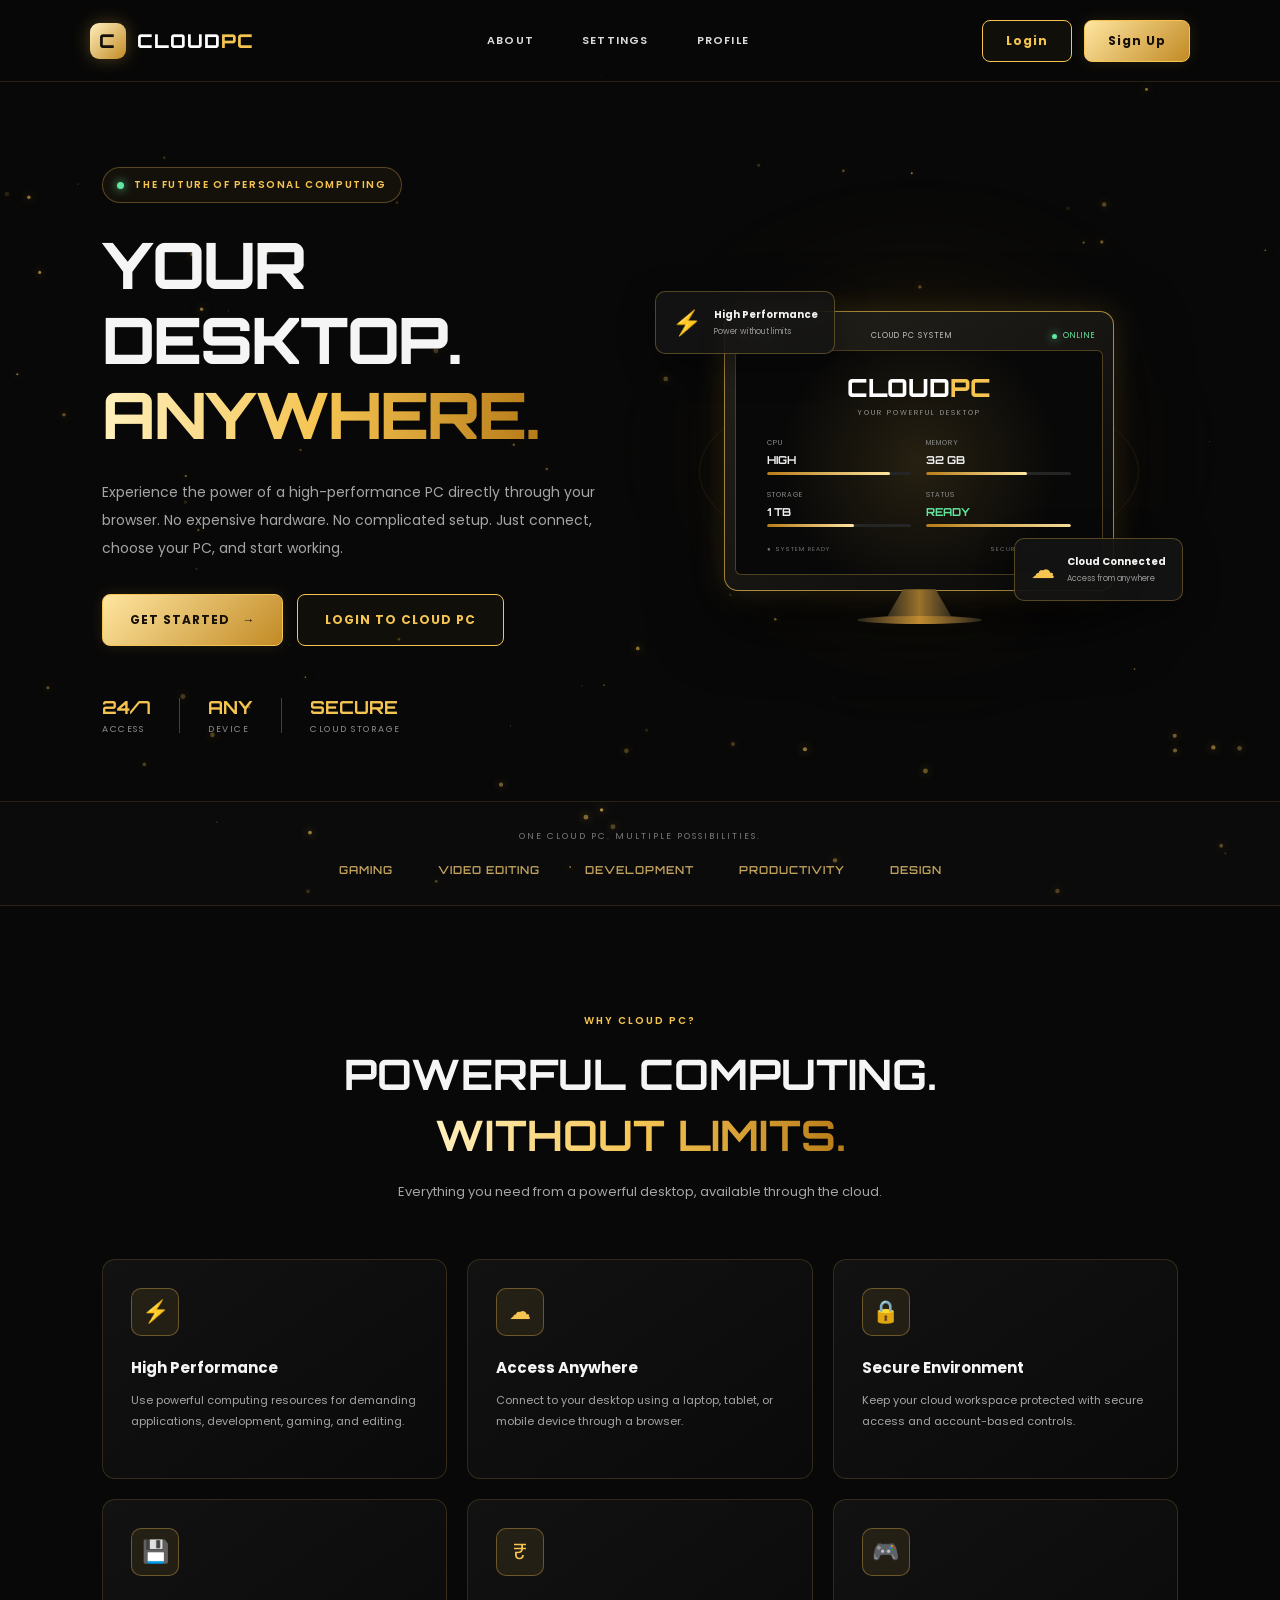
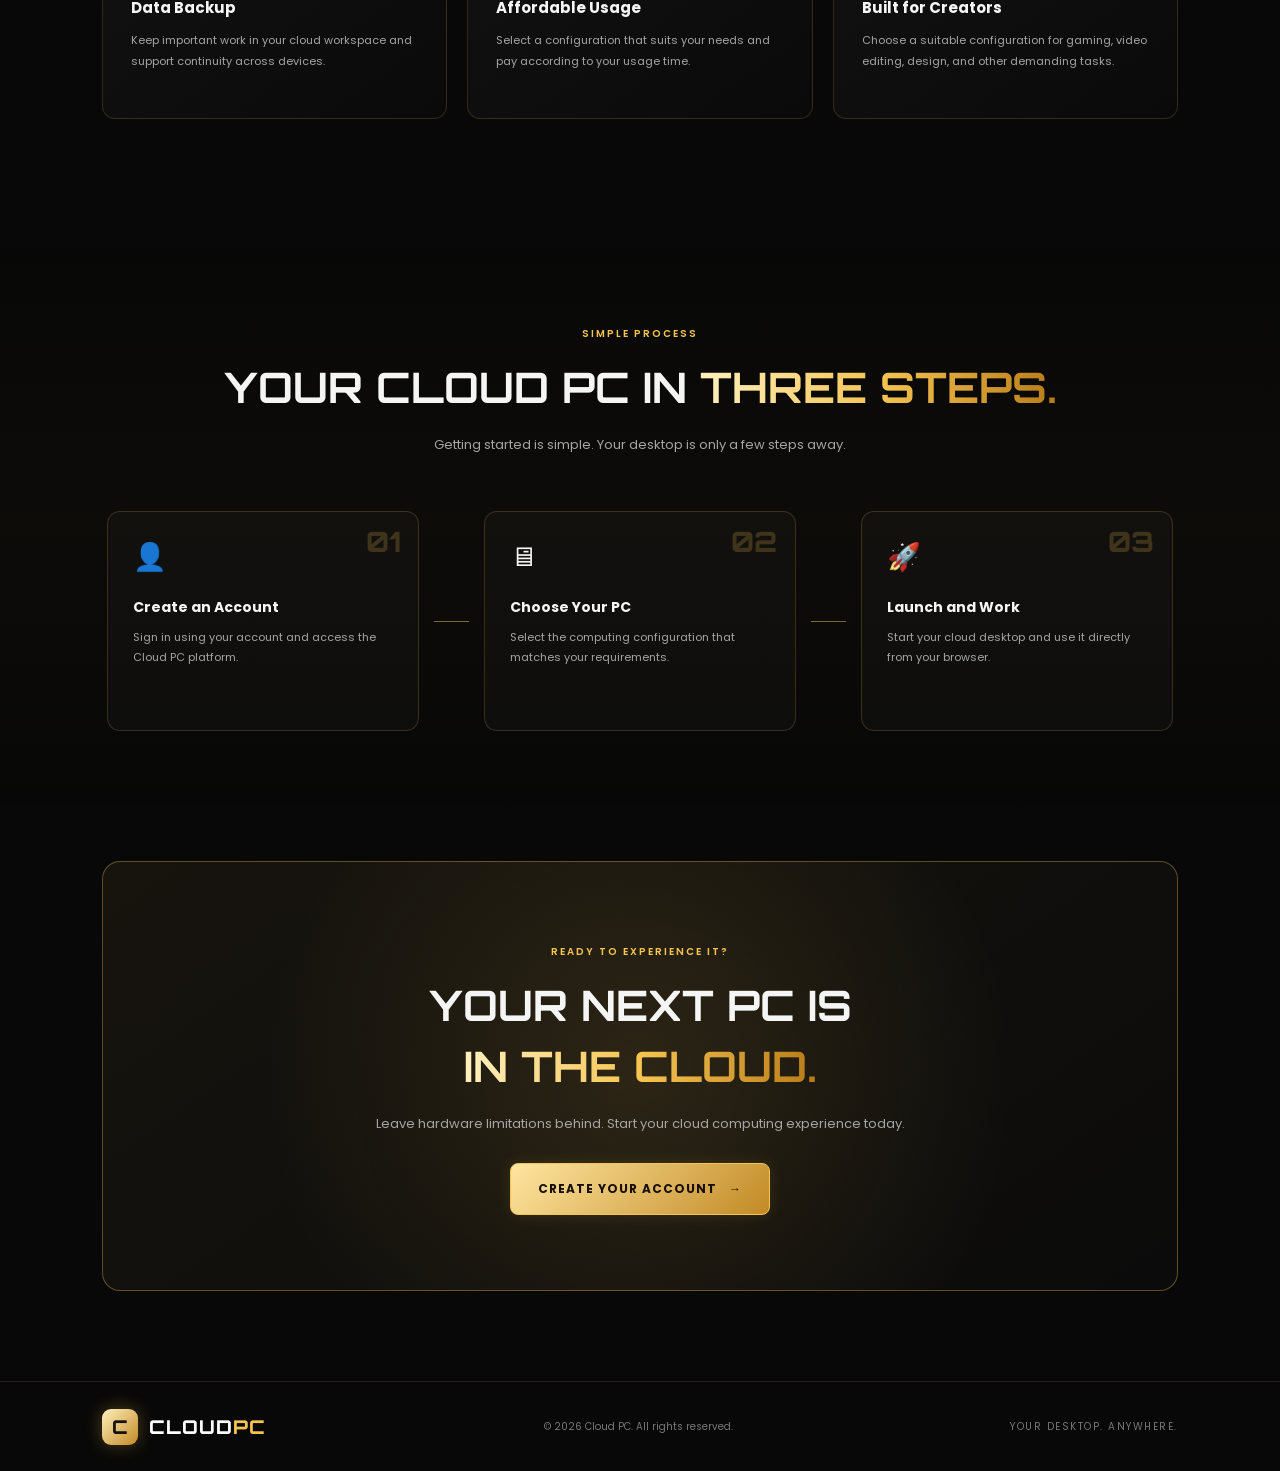
==== dashboard.html @ 551a406f "Add files via upload" ====
<!DOCTYPE html>
<html lang="en">
<head>
    <meta charset="UTF-8">
    <meta name="viewport" content="width=device-width, initial-scale=1.0">
    <title>Cloud PC | Your Desktop Anywhere</title>
    <link rel="stylesheet" href="dashboard.css">
</head>
<body>

    <div class="background-glow glow-one"></div>
    <div class="background-glow glow-two"></div>
    <canvas id="particleCanvas"></canvas>

    <!-- DASHBOARD SCREEN -->
    <section id="cloudDashboard" class="screen dashboard-screen">
        <aside class="sidebar">
            <div class="brand sidebar-brand"><span class="brand-mark">C</span> CLOUD<span>PC</span></div>

            <div class="sidebar-account">
                <div class="avatar" id="sidebarAvatar">U</div>
                <div>
                    <strong id="sidebarUserName">User</strong>
                    <small>Cloud account</small>
                </div>
            </div>

            <div class="sidebar-label">WORKSPACE</div>
            <nav class="sidebar-nav">
                <button class="side-link active" data-panel="overview"><span>▦</span> Dashboard</button>
                <button class="side-link" data-panel="plans"><span>▣</span> Choose Cloud PC</button>
                <button class="side-link" data-panel="my-pcs"><span>▤</span> My Cloud PCs</button>
                <button class="side-link" data-panel="transfer"><span>⇄</span> File Transfer</button>
            </nav>

            <div class="sidebar-label">ACCOUNT</div>
            <nav class="sidebar-nav">
                <button class="side-link" data-panel="credits"><span>◈</span> Credits</button>
                <button class="side-link" data-panel="history"><span>◷</span> History</button>
                <button class="side-link" data-panel="profile"><span>◉</span> Profile</button>
                <button class="side-link" data-panel="settings"><span>⚙</span> Settings</button>
                <button class="side-link" data-panel="about"><span>ⓘ</span> About</button>
            </nav>

            <div class="sidebar-bottom">
                <div class="sidebar-credit">
                    <small>AVAILABLE CREDITS</small>
                    <strong><span id="sidebarCredits">100</span> <small>CR</small></strong>
                    <button onclick="showDashboardPanel('credits')">Manage credits →</button>
                </div>
                <button class="side-link logout-link" onclick="logout()"><span>↪</span> Log out</button>
            </div>
        </aside>

        <main class="dashboard-main">
            <header class="dashboard-header">
                <div>
                    <div class="eyebrow">CLOUD COMPUTING PLATFORM</div>
                    <h2 id="panelHeading">Dashboard</h2>
                </div>
                <div class="header-right">
                    <div class="connection-status"><span class="status-dot"></span> All systems operational</div>
                    <button class="header-avatar" onclick="showDashboardPanel('profile')" id="headerAvatar">U</button>
                </div>
            </header>

            <!-- OVERVIEW -->
            <section class="dashboard-panel active" id="panel-overview">
                <div class="welcome-banner">
                    <div>
                        <div class="eyebrow">YOUR CLOUD WORKSPACE</div>
                        <h1>Welcome back, <span id="welcomeName">User</span>.</h1>
                        <p>Your computing environment is ready. Choose a PC configuration and start working.</p>
                        <button class="primary-btn" onclick="showDashboardPanel('plans')">Explore Cloud PCs →</button>
                    </div>
                    <div class="banner-graphic">
                        <div class="monitor-graphic">
                            <div class="monitor-screen"><span>CLOUD</span><strong>PC</strong><i></i></div>
                            <div class="monitor-stand"></div>
                        </div>
                    </div>
                </div>

                <div class="stats-grid">
                    <div class="stat-card">
                        <span>AVAILABLE CREDITS</span>
                        <strong id="overviewCredits">100 CR</strong>
                        <small>Your current balance</small>
                    </div>
                    <div class="stat-card">
                        <span>MY CLOUD PCS</span>
                        <strong id="overviewPCs">0</strong>
                        <small>Saved configurations</small>
                    </div>
                    <div class="stat-card">
                        <span>ACTIVITY RECORDS</span>
                        <strong id="overviewHistory">0</strong>
                        <small>Account activities</small>
                    </div>
                </div>

                <div class="section-heading">
                    <div><h3>Recommended Cloud PCs</h3><p>Choose a configuration for your workload.</p></div>
                    <button class="text-btn" onclick="showDashboardPanel('plans')">View all plans →</button>
                </div>

                <div class="plan-grid">
                    <article class="plan-card">
                        <div class="plan-icon">▤</div><span class="plan-tag">STARTER</span>
                        <h3>Basic</h3><p>For everyday computing and browsing.</p>
                        <strong>5 <small>CR / hour</small></strong>
                        <button class="outline-btn" onclick="selectCloudPC('basic')">Select PC</button>
                    </article>
                    <article class="plan-card featured">
                        <div class="plan-icon">◈</div><span class="plan-tag">POPULAR</span>
                        <h3>Professional</h3><p>For productivity and development.</p>
                        <strong>10 <small>CR / hour</small></strong>
                        <button class="primary-btn" onclick="selectCloudPC('professional')">Select PC</button>
                    </article>
                    <article class="plan-card">
                        <div class="plan-icon">▧</div><span class="plan-tag">PERFORMANCE</span>
                        <h3>Gaming</h3><p>For gaming and GPU-intensive work.</p>
                        <strong>20 <small>CR / hour</small></strong>
                        <button class="outline-btn" onclick="selectCloudPC('gaming')">Select PC</button>
                    </article>
                </div>

                <div class="section-heading"><div><h3>Recent activity</h3><p>Your latest account events.</p></div>
                    <button class="text-btn" onclick="showDashboardPanel('history')">View history →</button>
                </div>
                <div class="activity-list" id="recentActivity"></div>
            </section>

            <!-- CHOOSE PC -->
            <section class="dashboard-panel" id="panel-plans">
                <div class="page-intro"><div class="eyebrow">CONFIGURE YOUR WORKSPACE</div><h2>Choose your Cloud PC</h2><p>Select the computing power that matches your requirements. Demo prices are charged in credits per hour.</p></div>
                <div class="all-plans-grid" id="allPlansGrid"></div>
                <div class="notice">These are demonstration configurations. Actual cloud hardware, GPU access and remote desktop connectivity require a cloud infrastructure backend.</div>
            </section>

            <!-- MY PCS -->
            <section class="dashboard-panel" id="panel-my-pcs">
                <div class="page-intro"><div class="eyebrow">YOUR CONFIGURATIONS</div><h2>My Cloud PCs</h2><p>Manage your saved Cloud PC configurations and launch a desktop.</p></div>
                <div id="myPCList" class="my-pc-list"></div>
                <button class="primary-btn" onclick="showDashboardPanel('plans')">+ Add a Cloud PC</button>
            </section>

            <!-- FILE TRANSFER -->
            <section class="dashboard-panel" id="panel-transfer">
                <div class="page-intro"><div class="eyebrow">MOVE YOUR DATA</div><h2>File Transfer</h2><p>Transfer files between this device and the Cloud PC demo workspace.</p></div>
                <div class="transfer-grid">
                    <div class="transfer-card">
                        <div class="transfer-icon">↑</div><h3>Upload to Cloud PC</h3>
                        <p>Select files from your local device. They will be added to this browser demo's transfer list.</p>
                        <input type="file" id="uploadInput" multiple>
                        <button class="primary-btn" onclick="uploadCloudFiles()">Upload selected files</button>
                    </div>
                    <div class="transfer-card">
                        <div class="transfer-icon">↓</div><h3>Download to device</h3>
                        <p>Download files from the transfer list to your local device.</p>
                        <button class="outline-btn" onclick="downloadCloudBackup()">Download transfer list</button>
                    </div>
                </div>
                <div class="section-heading"><div><h3>Transferred files</h3><p>Files selected during this browser session.</p></div></div>
                <div id="transferredFiles" class="file-list"></div>
                <div class="notice">This prototype uses browser file access. It does not upload files to a remote server.</div>
            </section>

            <!-- CREDITS -->
            <section class="dashboard-panel" id="panel-credits">
                <div class="page-intro"><div class="eyebrow">ACCOUNT BALANCE</div><h2>Credits</h2><p>Manage your demo Cloud PC credits.</p></div>
                <div class="credit-balance-card">
                    <span>YOUR AVAILABLE BALANCE</span>
                    <strong><span id="creditBalance">100</span> <small>CR</small></strong>
                    <p>Credits are used for simulated PC launch charges.</p>
                </div>
                <div class="section-heading"><div><h3>Add demo credits</h3><p>Select a demo credit package.</p></div></div>
                <div class="credit-packages">
                    <div class="credit-package"><h3>Starter</h3><strong>100 CR</strong><p>Demo package</p><button class="outline-btn" onclick="addDemoCredits(100)">Add credits</button></div>
                    <div class="credit-package"><h3>Standard</h3><strong>500 CR</strong><p>Demo package</p><button class="outline-btn" onclick="addDemoCredits(500)">Add credits</button></div>
                    <div class="credit-package"><h3>Power</h3><strong>1000 CR</strong><p>Demo package</p><button class="primary-btn" onclick="addDemoCredits(1000)">Add credits</button></div>
                </div>
                <div class="notice">No real payment is processed. These buttons only update the local demo balance.</div>
            </section>

            <!-- HISTORY -->
            <section class="dashboard-panel" id="panel-history">
                <div class="page-intro"><div class="eyebrow">ACCOUNT RECORDS</div><h2>Activity History</h2><p>Review your recent Cloud PC activities.</p></div>
                <div class="history-toolbar"><span>Recent events</span><button class="text-btn" onclick="clearActivityHistory()">Clear history</button></div>
                <div id="historyList" class="activity-list"></div>
            </section>

            <!-- PROFILE -->
            <section class="dashboard-panel" id="panel-profile">
                <div class="page-intro"><div class="eyebrow">ACCOUNT DETAILS</div><h2>My Profile</h2><p>View and update your local demo account details.</p></div>
                <div class="profile-card">
                    <div class="large-avatar" id="profileAvatar">U</div>
                    <div class="profile-fields">
                        <label>Full name</label><input id="profileName" type="text" placeholder="Your name">
                        <label>Email or mobile number</label><input id="profileContact" type="text" disabled>
                        <button class="primary-btn" onclick="saveProfile()">Save profile</button>
                    </div>
                </div>
            </section>

            <!-- SETTINGS -->
            <section class="dashboard-panel" id="panel-settings">
                <div class="page-intro"><div class="eyebrow">PREFERENCES</div><h2>Settings</h2><p>Customize the appearance of your Cloud PC dashboard.</p></div>
                <div class="settings-card">
                    <div><h3>Accent color</h3><p>Change the highlight color used across the interface.</p></div>
                    <select id="accentSelect" onchange="changeAccent(this.value)">
                        <option value="gold">Gold</option><option value="blue">Blue</option><option value="purple">Purple</option><option value="green">Green</option>
                    </select>
                </div>
                <div class="settings-card">
                    <div><h3>Interface animations</h3><p>Enable or disable interface animations.</p></div>
                    <label class="switch"><input id="animationToggle" type="checkbox" checked onchange="toggleAnimations(this.checked)"><span></span></label>
                </div>
                <div class="settings-card">
                    <div><h3>Reset demo data</h3><p>Clear saved PCs, credits, history and preferences.</p></div>
                    <button class="danger-btn" onclick="resetDemoData()">Reset data</button>
                </div>
            </section>

            <!-- ABOUT -->
            <section class="dashboard-panel" id="panel-about">
                <div class="page-intro"><div class="eyebrow">ABOUT THE PLATFORM</div><h2>Computing without boundaries.</h2><p>A Cloud PC concept that makes powerful computing accessible from different devices.</p></div>
                <div class="about-card">
                    <h3>Your desktop, delivered through the cloud.</h3>
                    <p>Cloud PC is designed to let users access a desktop environment through a browser on a laptop, desktop, tablet or mobile device. Instead of depending entirely on expensive local hardware, users can select a computing configuration based on their requirements.</p>
                    <p>The concept is intended for users who need additional computing power for productivity, development, gaming, video editing and other demanding workloads without owning a high-end physical computer.</p>
                    <div class="about-feature-grid">
                        <div><strong>01</strong><h4>Access anywhere</h4><p>Connect from supported devices through a browser.</p></div>
                        <div><strong>02</strong><h4>Flexible configurations</h4><p>Choose a PC plan based on your workload.</p></div>
                        <div><strong>03</strong><h4>Usage-based concept</h4><p>Pay according to the time and resources used.</p></div>
                        <div><strong>04</strong><h4>Centralized data concept</h4><p>Keep computing resources and files in a managed environment.</p></div>
                    </div>
                    <div class="notice">This is a front-end demonstration. Real remote computing, secure authentication, cloud backup and billing must be implemented using backend services.</div>
                </div>
            </section>
        </main>
    </section>

    <!-- CLOUD DESKTOP SCREEN -->
    <section id="desktopScreen" class="screen desktop-screen">
        <div class="desktop-topbar">
            <div class="brand"><span class="brand-mark">C</span> CLOUD<span>PC</span></div>
            <div class="desktop-top-actions">
                <span class="desktop-status"><span class="status-dot"></span> Connected (Demo)</span>
                <button onclick="returnToDashboard()">Cloud PC Dashboard</button>
                <button onclick="logout()">Sign out</button>
            </div>
        </div>

        <div class="desktop-area" id="desktopArea">
            <div class="desktop-welcome">
                <div class="desktop-orb">C</div>
                <h1>Welcome to your Cloud PC</h1>
                <p id="desktopWelcome">Your workspace is ready.</p>
                <span class="desktop-hint">Select an application to get started</span>
            </div>

            <div class="desktop-icons">
                <button class="desktop-icon" onclick="openApp('fileManager')"><span>📁</span>File Manager</button>
                <button class="desktop-icon" onclick="openApp('notepad')"><span>📝</span>Notepad</button>
                <button class="desktop-icon" onclick="openApp('calculator')"><span>🧮</span>Calculator</button>
                <button class="desktop-icon" onclick="openApp('browser')"><span>🌐</span>Browser</button>
                <button class="desktop-icon" onclick="openApp('terminal')"><span>⌨</span>Terminal</button>
                <button class="desktop-icon" onclick="openApp('settings')"><span>⚙</span>Settings</button>
                <button class="desktop-icon" onclick="openApp('about')"><span>ⓘ</span>About</button>
                <button class="desktop-icon" onclick="openApp('paint')"><span>🎨</span>Paint</button>
            </div>

            <div id="windowLayer"></div>
        </div>

        <footer class="taskbar">
            <button class="taskbar-start" onclick="toggleStartMenu()">C</button>
            <div class="taskbar-apps" id="taskbarApps"></div>
            <div class="taskbar-right"><span id="desktopClock"></span><button onclick="returnToDashboard()">☁</button></div>
        </footer>

        <div id="startMenu" class="start-menu hidden">
            <div class="start-menu-title">Cloud PC</div>
            <div class="start-menu-grid">
                <button onclick="openApp('fileManager');toggleStartMenu()">📁<span>Files</span></button>
                <button onclick="openApp('notepad');toggleStartMenu()">📝<span>Notepad</span></button>
                <button onclick="openApp('calculator');toggleStartMenu()">🧮<span>Calculator</span></button>
                <button onclick="openApp('browser');toggleStartMenu()">🌐<span>Browser</span></button>
                <button onclick="openApp('terminal');toggleStartMenu()">⌨<span>Terminal</span></button>
                <button onclick="openApp('paint');toggleStartMenu()">🎨<span>Paint</span></button>
            </div>
            <button class="start-logout" onclick="logout()">Sign out</button>
        </div>
    </section>

    <div id="toast" class="toast"></div>

    <script src="dashboard.js"></script>
</body>
</html>
---- dashboard.css ----
@import url('https://fonts.googleapis.com/css2?family=DM+Sans:wght@400;500;600;700&family=Space+Grotesk:wght@400;500;600;700&display=swap');

:root {
    --accent: #d9ad55;
    --accent-light: #f5d58c;
    --bg: #090a0d;
    --panel: #111319;
    --panel-light: #171a22;
    --text: #f4f4f5;
    --muted: #9295a0;
    --border: rgba(255,255,255,.09);
    --danger: #e16b6b;
}

* { box-sizing: border-box; margin: 0; padding: 0; }

body {
    background: var(--bg);
    color: var(--text);
    font-family: 'DM Sans', sans-serif;
    min-height: 100vh;
    overflow-x: hidden;
}

button, input, select { font: inherit; }
button { cursor: pointer; }
button:focus-visible, input:focus-visible, select:focus-visible { outline: 2px solid var(--accent); outline-offset: 3px; }

.background-glow {
    position: fixed;
    width: 450px;
    height: 450px;
    border-radius: 50%;
    filter: blur(130px);
    opacity: .12;
    pointer-events: none;
    z-index: 0;
    background: var(--accent);
}
.glow-one { top: -180px; left: -130px; }
.glow-two { bottom: -200px; right: -120px; }
#particleCanvas { position: fixed; inset: 0; pointer-events: none; z-index: 0; opacity: .55; }

.screen { display: none; position: relative; z-index: 1; min-height: 100vh; }
.screen.active { display: block; }
.hidden { display: none !important; }

.brand {
    display: flex;
    align-items: center;
    gap: 7px;
    color: white;
    font-family: 'Space Grotesk', sans-serif;
    font-weight: 700;
    letter-spacing: 1.5px;
    font-size: 17px;
}
.brand > span:last-child { color: var(--accent); }
.brand-mark {
    width: 29px;
    height: 29px;
    display: grid;
    place-items: center;
    background: linear-gradient(135deg, var(--accent-light), #a8752c);
    color: #17120a;
    border-radius: 9px;
    font-size: 18px;
    font-weight: 700;
}

.top-nav {
    height: 85px;
    display: flex;
    align-items: center;
    justify-content: space-between;
    padding: 0 7%;
    border-bottom: 1px solid var(--border);
}
.top-nav-links { display: flex; gap: 12px; }
.top-nav-links button {
    color: #d6d6d9;
    background: transparent;
    border: 1px solid transparent;
    border-radius: 9px;
    padding: 10px 16px;
    transition: .25s;
}
.top-nav-links button:hover {
    color: var(--accent-light);
    border-color: rgba(217,173,85,.35);
    background: rgba(217,173,85,.07);
    box-shadow: 0 0 20px rgba(217,173,85,.12);
}

.login-content {
    width: min(1150px, 88%);
    min-height: calc(100vh - 145px);
    margin: auto;
    display: grid;
    grid-template-columns: 1.2fr .8fr;
    align-items: center;
    gap: 70px;
    padding: 55px 0;
}
.eyebrow {
    color: var(--accent);
    font-size: 10px;
    font-weight: 700;
    letter-spacing: 2px;
    margin-bottom: 16px;
}
.status-dot {
    width: 7px;
    height: 7px;
    background: #5ad69a;
    display: inline-block;
    border-radius: 50%;
    box-shadow: 0 0 10px #5ad69a;
    margin-right: 6px;
}
.hero-text h1 {
    font-family: 'Space Grotesk', sans-serif;
    font-size: clamp(40px, 5vw, 65px);
    line-height: 1.1;
    letter-spacing: -2px;
}
.hero-text h1 span {
    color: var(--accent);
    text-shadow: 0 0 35px rgba(217,173,85,.22);
}
.hero-text > p {
    color: var(--muted);
    max-width: 500px;
    line-height: 1.8;
    margin-top: 25px;
    font-size: 15px;
}
.hero-features { display: flex; flex-wrap: wrap; gap: 18px; margin-top: 30px; }
.hero-features span { color: #c9c9ce; font-size: 12px; }

.auth-card {
    padding: 35px;
    background: rgba(18,20,27,.88);
    border: 1px solid rgba(217,173,85,.22);
    border-radius: 19px;
    box-shadow: 0 25px 80px rgba(0,0,0,.35), 0 0 40px rgba(217,173,85,.05);
    backdrop-filter: blur(15px);
}
.auth-heading h2 { font-family: 'Space Grotesk', sans-serif; font-size: 29px; margin-bottom: 7px; }
.auth-heading p { color: var(--muted); font-size: 13px; margin-bottom: 28px; }
.form-field { margin-bottom: 18px; }
.form-field label, .profile-fields label {
    display: block;
    color: #c8c8ce;
    font-size: 12px;
    margin-bottom: 8px;
}
.form-field input, .profile-fields input, .settings-card select {
    width: 100%;
    padding: 13px 14px;
    border: 1px solid var(--border);
    border-radius: 9px;
    color: white;
    background: #0c0e13;
    outline: none;
}
.form-field input:focus, .profile-fields input:focus { border-color: var(--accent); }
.primary-btn, .outline-btn, .danger-btn {
    border-radius: 9px;
    padding: 12px 18px;
    font-weight: 700;
    font-size: 12px;
    transition: .2s;
}
.primary-btn {
    background: linear-gradient(135deg, var(--accent-light), #c08b3b);
    color: #17120a;
    border: 1px solid var(--accent);
}
.primary-btn:hover { transform: translateY(-2px); box-shadow: 0 8px 25px rgba(217,173,85,.2); }
.full-btn { width: 100%; display: flex; justify-content: space-between; align-items: center; margin-top: 8px; }
.outline-btn {
    background: transparent;
    color: var(--accent-light);
    border: 1px solid rgba(217,173,85,.45);
}
.outline-btn:hover { background: rgba(217,173,85,.1); }
.danger-btn { background: rgba(225,107,107,.1); border: 1px solid rgba(225,107,107,.4); color: #f18c8c; }
.auth-switch { color: var(--muted); text-align: center; font-size: 12px; margin-top: 22px; }
.auth-switch button { border: 0; background: none; color: var(--accent); font-weight: 700; }
.demo-note { color: #6e717b; font-size: 10px; text-align: center; margin-top: 20px; line-height: 1.5; }
.landing-footer {
    display: flex;
    justify-content: space-between;
    padding: 20px 7%;
    border-top: 1px solid var(--border);
    color: #777b85;
    font-size: 9px;
    letter-spacing: 1px;
}

/* DASHBOARD */

.dashboard-screen { min-height: 100vh; }
.dashboard-screen.active { display: flex; }
.sidebar {
    width: 245px;
    flex-shrink: 0;
    min-height: 100vh;
    background: rgba(13,15,20,.96);
    border-right: 1px solid var(--border);
    padding: 25px 16px;
    display: flex;
    flex-direction: column;
}
.sidebar-brand { padding: 0 10px 28px; }
.sidebar-account {
    display: flex;
    align-items: center;
    gap: 11px;
    padding: 15px 10px;
    background: rgba(255,255,255,.035);
    border: 1px solid var(--border);
    border-radius: 10px;
    margin-bottom: 28px;
}
.avatar, .header-avatar {
    width: 36px;
    height: 36px;
    border-radius: 50%;
    display: grid;
    place-items: center;
    background: linear-gradient(135deg, var(--accent-light), #946a2d);
    color: #17120a;
    font-weight: 700;
}
.sidebar-account strong { display: block; font-size: 12px; max-width: 145px; overflow: hidden; text-overflow: ellipsis; }
.sidebar-account small { display: block; color: var(--muted); font-size: 10px; margin-top: 4px; }
.sidebar-label {
    color: #737782;
    font-size: 9px;
    letter-spacing: 1.6px;
    padding: 0 11px;
    margin-bottom: 10px;
}
.sidebar-nav { display: grid; gap: 5px; margin-bottom: 25px; }
.side-link {
    width: 100%;
    display: flex;
    align-items: center;
    gap: 12px;
    text-align: left;
    padding: 11px 12px;
    border-radius: 8px;
    border: 1px solid transparent;
    background: transparent;
    color: #a8aab2;
    font-size: 12px;
    transition: .2s;
}
.side-link span { width: 18px; text-align: center; font-size: 16px; }
.side-link:hover, .side-link.active {
    background: rgba(217,173,85,.09);
    border-color: rgba(217,173,85,.15);
    color: var(--accent-light);
}
.sidebar-bottom { margin-top: auto; }
.sidebar-credit {
    padding: 15px;
    border: 1px solid rgba(217,173,85,.22);
    background: rgba(217,173,85,.055);
    border-radius: 10px;
    margin-bottom: 15px;
}
.sidebar-credit > small { color: var(--muted); font-size: 9px; letter-spacing: 1px; }
.sidebar-credit strong { display: block; font-size: 23px; margin: 7px 0; }
.sidebar-credit strong small { font-size: 10px; color: var(--accent); }
.sidebar-credit button { border: 0; background: none; color: var(--accent); font-size: 10px; }
.logout-link { color: #e28c8c; }

.dashboard-main { flex: 1; min-width: 0; padding: 0 38px 50px; }
.dashboard-header {
    min-height: 95px;
    border-bottom: 1px solid var(--border);
    display: flex;
    align-items: center;
    justify-content: space-between;
    margin-bottom: 30px;
}
.dashboard-header .eyebrow { margin-bottom: 5px; font-size: 9px; }
.dashboard-header h2 { font-family: 'Space Grotesk', sans-serif; font-size: 23px; }
.header-right { display: flex; align-items: center; gap: 22px; }
.connection-status { font-size: 10px; color: #a7abb4; }
.header-avatar { border: 0; }
.dashboard-panel { display: none; animation: fadeIn .3s ease; }
.dashboard-panel.active { display: block; }
@keyframes fadeIn { from { opacity: 0; transform: translateY(7px); } to { opacity: 1; transform: translateY(0); } }

.welcome-banner {
    min-height: 255px;
    border: 1px solid rgba(217,173,85,.25);
    border-radius: 16px;
    background: radial-gradient(circle at 80% 30%, rgba(217,173,85,.16), transparent 35%), linear-gradient(110deg,#191a20,#12141a);
    padding: 35px;
    display: flex;
    justify-content: space-between;
    align-items: center;
    overflow: hidden;
}
.welcome-banner h1 { font-family: 'Space Grotesk', sans-serif; font-size: clamp(25px,3vw,36px); margin-bottom: 12px; }
.welcome-banner h1 span { color: var(--accent); }
.welcome-banner p { color: var(--muted); font-size: 12px; max-width: 480px; line-height: 1.7; margin-bottom: 20px; }
.banner-graphic { width: 220px; display: grid; place-items: center; }
.monitor-graphic { width: 170px; }
.monitor-screen {
    height: 105px;
    border: 4px solid #b58b4b;
    border-radius: 10px;
    background: linear-gradient(140deg,#27221a,#10151b);
    box-shadow: 0 0 35px rgba(217,173,85,.17);
    display: flex;
    flex-direction: column;
    align-items: center;
    justify-content: center;
    position: relative;
}
.monitor-screen span { color: var(--accent-light); font-size: 10px; letter-spacing: 4px; }
.monitor-screen strong { font-family: 'Space Grotesk'; font-size: 32px; }
.monitor-screen i { width: 8px; height: 8px; background: #5ad69a; border-radius: 50%; position: absolute; right: 10px; top: 10px; }
.monitor-stand { height: 18px; width: 35px; background: #9b7741; margin: auto; }
.monitor-stand:after { content: ''; display: block; width: 75px; height: 5px; background: #9b7741; transform: translate(-20px,17px); border-radius: 4px; }

.stats-grid { display: grid; grid-template-columns: repeat(3,1fr); gap: 15px; margin: 22px 0 32px; }
.stat-card { background: var(--panel); border: 1px solid var(--border); border-radius: 11px; padding: 20px; }
.stat-card span { color: var(--muted); display: block; font-size: 9px; letter-spacing: 1px; }
.stat-card strong { display: block; color: var(--accent-light); font-size: 25px; margin: 9px 0 5px; font-family: 'Space Grotesk'; }
.stat-card small { color: #777b85; font-size: 10px; }
.section-heading { display: flex; align-items: center; justify-content: space-between; margin: 30px 0 15px; }
.section-heading h3 { font-size: 15px; }
.section-heading p { font-size: 10px; color: var(--muted); margin-top: 5px; }
.text-btn { border: 0; background: none; color: var(--accent); font-size: 11px; }
.plan-grid, .all-plans-grid { display: grid; grid-template-columns: repeat(3,minmax(0,1fr)); gap: 14px; }
.plan-card {
    position: relative;
    background: var(--panel);
    border: 1px solid var(--border);
    border-radius: 12px;
    padding: 19px;
    min-width: 0;
}
.plan-card.featured { border-color: rgba(217,173,85,.5); background: linear-gradient(150deg,rgba(217,173,85,.09),var(--panel) 65%); }
.plan-icon { width: 34px; height: 34px; display: grid; place-items: center; border-radius: 9px; color: var(--accent); background: rgba(217,173,85,.1); font-size: 18px; margin-bottom: 14px; }
.plan-tag { position: absolute; right: 13px; top: 18px; color: var(--accent); font-size: 8px; letter-spacing: 1px; }
.plan-card h3 { font-size: 16px; margin-bottom: 7px; }
.plan-card p { color: var(--muted); font-size: 10px; line-height: 1.6; min-height: 32px; }
.plan-card > strong { display: block; font-size: 23px; margin: 14px 0; color: var(--accent-light); }
.plan-card > strong small { font-size: 10px; color: var(--muted); font-weight: 400; }
.plan-card button { width: 100%; }

.activity-list { border: 1px solid var(--border); border-radius: 11px; overflow: hidden; background: var(--panel); }
.activity-row { display: flex; align-items: center; gap: 13px; padding: 15px 18px; border-bottom: 1px solid var(--border); }
.activity-row:last-child { border-bottom: 0; }
.activity-symbol { width: 34px; height: 34px; display: grid; place-items: center; border-radius: 9px; background: rgba(217,173,85,.1); color: var(--accent); }
.activity-info { flex: 1; }
.activity-info strong { display: block; font-size: 11px; }
.activity-info small { display: block; color: var(--muted); font-size: 9px; margin-top: 4px; }
.activity-time { color: #777b85; font-size: 9px; }

.page-intro { margin-bottom: 25px; }
.page-intro .eyebrow { margin-bottom: 8px; }
.page-intro h2 { font-family: 'Space Grotesk'; font-size: 27px; margin-bottom: 8px; }
.page-intro p { color: var(--muted); font-size: 12px; line-height: 1.7; }

.all-plans-grid { grid-template-columns: repeat(2,minmax(0,1fr)); }
.full-plan-card {
    border: 1px solid var(--border);
    background: var(--panel);
    border-radius: 13px;
    padding: 23px;
}
.full-plan-card.selected { border-color: var(--accent); }
.full-plan-card h3 { font-family: 'Space Grotesk'; font-size: 20px; margin: 10px 0 5px; }
.full-plan-card p { color: var(--muted); font-size: 11px; line-height: 1.6; }
.plan-price { font-size: 26px; color: var(--accent-light); font-weight: 700; margin: 18px 0; }
.plan-price small { font-size: 10px; color: var(--muted); font-weight: 400; }
.spec-list { display: grid; grid-template-columns: 1fr 1fr; gap: 12px; margin: 15px 0 20px; }
.spec-list span { color: #c3c5ca; font-size: 10px; }
.spec-list b { color: white; display: block; font-size: 12px; margin-top: 4px; }
.full-plan-card button { width: 100%; }
.notice { padding: 14px 16px; background: rgba(217,173,85,.055); border: 1px solid rgba(217,173,85,.16); color: #b8a47f; border-radius: 9px; font-size: 10px; line-height: 1.7; margin-top: 20px; }

.my-pc-list { display: grid; gap: 12px; margin-bottom: 20px; }
.my-pc-item { display: flex; align-items: center; gap: 16px; background: var(--panel); border: 1px solid var(--border); border-radius: 11px; padding: 18px; }
.my-pc-item .pc-symbol { width: 42px; height: 42px; border-radius: 10px; background: rgba(217,173,85,.1); color: var(--accent); display: grid; place-items: center; font-size: 20px; }
.my-pc-info { flex: 1; }
.my-pc-info h3 { font-size: 13px; }
.my-pc-info p { color: var(--muted); font-size: 10px; margin-top: 5px; }
.my-pc-actions { display: flex; gap: 8px; }
.my-pc-actions button { padding: 9px 12px; font-size: 10px; }

.transfer-grid { display: grid; grid-template-columns: 1fr 1fr; gap: 15px; }
.transfer-card { padding: 24px; background: var(--panel); border: 1px solid var(--border); border-radius: 12px; }
.transfer-icon { font-size: 27px; color: var(--accent); margin-bottom: 12px; }
.transfer-card h3 { font-size: 15px; margin-bottom: 8px; }
.transfer-card p { color: var(--muted); font-size: 10px; line-height: 1.7; min-height: 50px; margin-bottom: 15px; }
.transfer-card input { display: block; width: 100%; font-size: 10px; color: var(--muted); margin-bottom: 15px; }
.file-list { margin-top: 15px; border: 1px solid var(--border); border-radius: 10px; overflow: hidden; }
.file-row { display: flex; align-items: center; gap: 12px; padding: 13px 16px; border-bottom: 1px solid var(--border); background: var(--panel); }
.file-row:last-child { border-bottom: 0; }
.file-row .file-name { flex: 1; font-size: 11px; overflow-wrap: anywhere; }
.file-row small { color: var(--muted); font-size: 9px; }
.file-row button { background: none; border: 0; color: var(--accent); font-size: 10px; }

.credit-balance-card {
    background: linear-gradient(120deg,#292115,#15171d);
    border: 1px solid rgba(217,173,85,.35);
    border-radius: 14px;
    padding: 28px;
}
.credit-balance-card > span { color: var(--muted); font-size: 9px; letter-spacing: 1px; }
.credit-balance-card strong { display: block; font-family: 'Space Grotesk'; font-size: 43px; color: var(--accent-light); margin: 10px 0; }
.credit-balance-card strong small { font-size: 14px; }
.credit-balance-card p { color: var(--muted); font-size: 10px; }
.credit-packages { display: grid; grid-template-columns: repeat(3,1fr); gap: 13px; }
.credit-package { padding: 20px; background: var(--panel); border: 1px solid var(--border); border-radius: 11px; }
.credit-package h3 { font-size: 13px; }
.credit-package strong { display: block; font-size: 23px; color: var(--accent-light); margin: 12px 0 4px; }
.credit-package p { color: var(--muted); font-size: 10px; margin-bottom: 16px; }
.credit-package button { width: 100%; }

.history-toolbar { display: flex; justify-content: space-between; margin: 25px 0 12px; color: #d6d6d9; font-size: 12px; }
.profile-card { display: flex; align-items: flex-start; gap: 28px; padding: 25px; background: var(--panel); border: 1px solid var(--border); border-radius: 12px; }
.large-avatar { width: 80px; height: 80px; flex-shrink: 0; display: grid; place-items: center; background: linear-gradient(135deg,var(--accent-light),#946a2d); border-radius: 50%; color: #17120a; font-size: 32px; font-weight: 700; }
.profile-fields { width: min(450px,100%); }
.profile-fields input { margin-bottom: 17px; }
.profile-fields button { margin-top: 5px; }

.settings-card { display: flex; align-items: center; justify-content: space-between; gap: 20px; background: var(--panel); border: 1px solid var(--border); border-radius: 10px; padding: 19px; margin-bottom: 12px; }
.settings-card h3 { font-size: 12px; margin-bottom: 5px; }
.settings-card p { color: var(--muted); font-size: 10px; }
.settings-card select { width: 140px; }
.switch { position: relative; width: 42px; height: 23px; flex-shrink: 0; }
.switch input { opacity: 0; width: 0; height: 0; }
.switch span { position: absolute; inset: 0; border-radius: 30px; background: #454751; cursor: pointer; }
.switch span:before { content: ''; position: absolute; height: 17px; width: 17px; left: 3px; top: 3px; border-radius: 50%; background: white; transition: .2s; }
.switch input:checked + span { background: var(--accent); }
.switch input:checked + span:before { transform: translateX(19px); background: #17120a; }

.about-card { background: var(--panel); border: 1px solid var(--border); border-radius: 12px; padding: 27px; }
.about-card h3 { font-size: 19px; margin-bottom: 14px; }
.about-card > p { color: var(--muted); font-size: 12px; line-height: 1.9; margin-bottom: 13px; }
.about-feature-grid { display: grid; grid-template-columns: 1fr 1fr; gap: 13px; margin-top: 25px; }
.about-feature-grid > div { background: rgba(255,255,255,.025); border: 1px solid var(--border); border-radius: 9px; padding: 17px; }
.about-feature-grid strong { color: var(--accent); font-size: 11px; }
.about-feature-grid h4 { font-size: 12px; margin: 9px 0 5px; }
.about-feature-grid p { color: var(--muted); font-size: 10px; line-height: 1.6; }

/* DESKTOP SIMULATION */

.desktop-screen {
    min-height: 100vh;
    background: radial-gradient(ellipse at 50% 35%,#28231a,#12151c 50%,#090b10);
    overflow: hidden;
}
.desktop-screen.active { display: flex; flex-direction: column; }
.desktop-topbar {
    height: 55px;
    background: rgba(8,10,14,.78);
    border-bottom: 1px solid rgba(255,255,255,.1);
    display: flex;
    align-items: center;
    justify-content: space-between;
    padding: 0 24px;
    z-index: 5;
}
.desktop-topbar .brand { font-size: 13px; }
.desktop-topbar .brand-mark { width: 24px; height: 24px; font-size: 14px; }
.desktop-top-actions { display: flex; align-items: center; gap: 13px; }
.desktop-top-actions button { border: 1px solid var(--border); background: rgba(255,255,255,.04); color: #ddd; border-radius: 7px; padding: 8px 11px; font-size: 10px; }
.desktop-status { color: #aaa; font-size: 10px; }
.desktop-area { flex: 1; position: relative; min-height: 0; padding: 20px; }
.desktop-welcome { position: absolute; top: 50%; left: 50%; transform: translate(-50%,-50%); text-align: center; width: min(500px,80%); pointer-events: none; }
.desktop-orb { width: 65px; height: 65px; display: grid; place-items: center; border: 1px solid rgba(217,173,85,.6); color: var(--accent-light); border-radius: 20px; font-family: 'Space Grotesk'; font-size: 34px; margin: 0 auto 20px; box-shadow: 0 0 45px rgba(217,173,85,.12); }
.desktop-welcome h1 { font-family: 'Space Grotesk'; font-size: 25px; }
.desktop-welcome p { color: #aaa; font-size: 12px; margin-top: 9px; }
.desktop-hint { display: block; color: #686d78; font-size: 10px; margin-top: 25px; }
.desktop-icons { display: grid; grid-template-columns: 85px; gap: 10px; width: 90px; position: relative; z-index: 1; }
.desktop-icon { width: 78px; min-height: 75px; display: flex; flex-direction: column; align-items: center; justify-content: center; gap: 6px; color: #eee; border: 1px solid transparent; background: transparent; border-radius: 8px; font-size: 10px; }
.desktop-icon:hover { background: rgba(217,173,85,.12); border-color: rgba(217,173,85,.2); }
.desktop-icon span { font-size: 25px; }

.taskbar {
    height: 52px;
    display: flex;
    align-items: center;
    padding: 0 15px;
    background: rgba(7,9,13,.9);
    border-top: 1px solid rgba(255,255,255,.1);
    z-index: 20;
}
.taskbar-start { width: 32px; height: 32px; border: 0; border-radius: 8px; background: var(--accent); color: #15110a; font-weight: 800; }
.taskbar-apps { display: flex; gap: 6px; margin-left: 12px; flex: 1; }
.taskbar-app { padding: 8px 12px; border: 1px solid var(--border); border-radius: 7px; background: rgba(255,255,255,.04); color: #ddd; font-size: 10px; }
.taskbar-app.active { border-color: var(--accent); color: var(--accent-light); }
.taskbar-right { display: flex; align-items: center; gap: 15px; color: #bbb; font-size: 10px; }
.taskbar-right button { background: transparent; border: 0; color: var(--accent); font-size: 19px; }

.start-menu {
    position: absolute;
    z-index: 30;
    bottom: 65px;
    left: 15px;
    width: 280px;
    padding: 18px;
    background: rgba(17,19,25,.97);
    border: 1px solid rgba(217,173,85,.3);
    border-radius: 12px;
    box-shadow: 0 20px 60px #0009;
}
.start-menu-title { font-family: 'Space Grotesk'; font-size: 17px; margin-bottom: 15px; }
.start-menu-grid { display: grid; grid-template-columns: repeat(3,1fr); gap: 8px; }
.start-menu-grid button { background: rgba(255,255,255,.04); border: 1px solid var(--border); color: white; border-radius: 8px; padding: 13px 4px; font-size: 21px; }
.start-menu-grid span { display: block; font-size: 9px; margin-top: 7px; }
.start-logout { width: 100%; margin-top: 15px; padding: 10px; border-radius: 7px; border: 1px solid var(--border); background: transparent; color: #e18d8d; font-size: 11px; }

.app-window {
    position: absolute;
    z-index: 10;
    width: min(650px,calc(100% - 40px));
    height: min(430px,calc(100% - 40px));
    top: 50%;
    left: 50%;
    transform: translate(-50%,-50%);
    background: #151820;
    border: 1px solid rgba(217,173,85,.4);
    border-radius: 11px;
    box-shadow: 0 25px 70px #0009;
    overflow: hidden;
    display: flex;
    flex-direction: column;
}
.window-titlebar { height: 39px; flex-shrink: 0; background: #20232c; display: flex; align-items: center; justify-content: space-between; padding: 0 12px; cursor: move; }
.window-titlebar strong { font-size: 11px; }
.window-controls { display: flex; gap: 7px; }
.window-controls button { width: 23px; height: 22px; border: 0; border-radius: 5px; background: #353944; color: white; font-size: 12px; }
.window-controls button:last-child { background: #a64e4e; }
.window-content { flex: 1; padding: 16px; overflow: auto; color: #ddd; font-size: 12px; }
.window-content textarea { width: 100%; height: 100%; min-height: 260px; resize: none; background: #0d1016; color: #eee; border: 1px solid var(--border); border-radius: 7px; padding: 12px; outline: none; }
.window-content input, .window-content select { background: #0d1016; color: white; border: 1px solid var(--border); border-radius: 6px; padding: 9px; }
.window-content button { background: rgba(217,173,85,.13); color: var(--accent-light); border: 1px solid rgba(217,173,85,.25); border-radius: 6px; padding: 8px 12px; margin: 4px; font-size: 10px; }
.calculator { max-width: 280px; margin: auto; }
.calculator-display { width: 100%; padding: 15px !important; text-align: right; font-size: 20px; margin-bottom: 8px; }
.calculator-grid { display: grid; grid-template-columns: repeat(4,1fr); gap: 5px; }
.calculator-grid button { height: 43px; font-size: 14px; }
.terminal-output { font-family: monospace; line-height: 1.8; white-space: pre-wrap; color: #b5d8a5; }
.terminal-input { width: 100%; margin-top: 10px; }
.browser-bar { display: flex; gap: 7px; }
.browser-bar input { flex: 1; }
.browser-message { padding: 30px 10px; color: var(--muted); line-height: 1.8; }
.file-manager-list { display: grid; grid-template-columns: repeat(3,1fr); gap: 10px; }
.file-manager-item { padding: 15px; background: rgba(255,255,255,.04); border: 1px solid var(--border); border-radius: 8px; }
.file-manager-item span { display: block; font-size: 24px; margin-bottom: 8px; }
.file-manager-item small { color: var(--muted); }
.paint-canvas { width: 100%; height: 240px; background: white; border-radius: 6px; touch-action: none; cursor: crosshair; }

.toast {
    position: fixed;
    bottom: 25px;
    right: 25px;
    z-index: 100;
    background: #1d222b;
    border: 1px solid rgba(217,173,85,.45);
    color: white;
    padding: 13px 18px;
    border-radius: 9px;
    font-size: 11px;
    box-shadow: 0 10px 35px #0008;
    opacity: 0;
    transform: translateY(10px);
    pointer-events: none;
    transition: .25s;
}
.toast.show { opacity: 1; transform: translateY(0); }

body.no-animations *, body.no-animations *:before, body.no-animations *:after {
    animation: none !important;
    transition: none !important;
    scroll-behavior: auto !important;
}

/* RESPONSIVE */

@media (max-width: 1000px) {
    .login-content { gap: 30px; width: 92%; }
    .dashboard-main { padding: 0 22px 35px; }
    .sidebar { width: 215px; }
    .plan-grid { grid-template-columns: repeat(2,minmax(0,1fr)); }
}
@media (max-width: 760px) {
    .top-nav { padding: 0 5%; }
    .top-nav-links { gap: 0; }
    .top-nav-links button { padding: 9px; font-size: 11px; }
    .login-content { grid-template-columns: 1fr; padding: 45px 0; }
    .hero-text { text-align: center; }
    .hero-text > p { margin-left: auto; margin-right: auto; }
    .hero-features { justify-content: center; }
    .auth-card { max-width: 480px; width: 100%; margin: auto; }
    .landing-footer { padding: 17px 5%; font-size: 8px; }
    .dashboard-screen.active { display: block; }
    .sidebar { width: 100%; min-height: auto; padding: 13px; border-right: 0; border-bottom: 1px solid var(--border); }
    .sidebar-brand { padding: 0 5px 12px; }
    .sidebar-account { display: none; }
    .sidebar-label { display: none; }
    .sidebar-nav { display: flex; overflow-x: auto; margin: 0 0 7px; padding-bottom: 4px; }
    .side-link { width: auto; flex-shrink: 0; white-space: nowrap; font-size: 10px; padding: 9px; }
    .sidebar-bottom { display: flex; align-items: center; justify-content: space-between; gap: 10px; margin-top: 8px; }
    .sidebar-credit { margin: 0; padding: 8px 12px; }
    .sidebar-credit > small { display: none; }
    .sidebar-credit strong { font-size: 15px; margin: 0 0 3px; }
    .sidebar-credit button { font-size: 9px; }
    .logout-link { width: auto; }
    .dashboard-main { padding: 0 15px 35px; }
    .dashboard-header { min-height: 75px; margin-bottom: 20px; }
    .connection-status { display: none; }
    .welcome-banner { padding: 24px; }
    .banner-graphic { display: none; }
    .stats-grid { gap: 8px; }
    .stat-card { padding: 13px; }
    .stat-card strong { font-size: 19px; }
    .stat-card span { font-size: 8px; }
    .plan-grid, .all-plans-grid, .credit-packages { grid-template-columns: 1fr; }
    .transfer-grid { grid-template-columns: 1fr; }
    .profile-card { flex-direction: column; }
    .desktop-topbar { padding: 0 10px; }
    .desktop-top-actions { gap: 5px; }
    .desktop-top-actions button { font-size: 8px; padding: 7px; }
    .desktop-status { display: none; }
    .desktop-icons { grid-template-columns: repeat(2,78px); }
    .app-window { width: calc(100% - 20px); height: min(420px,calc(100% - 20px)); }
}
@media (max-width: 420px) {
    .auth-card { padding: 24px 19px; }
    .hero-text h1 { font-size: 39px; }
    .stats-grid { grid-template-columns: 1fr; }
    .about-feature-grid { grid-template-columns: 1fr; }
    .my-pc-item { flex-wrap: wrap; }
    .my-pc-actions { width: 100%; }
    .my-pc-actions button { flex: 1; }
    .landing-footer span:last-child { display: none; }
}
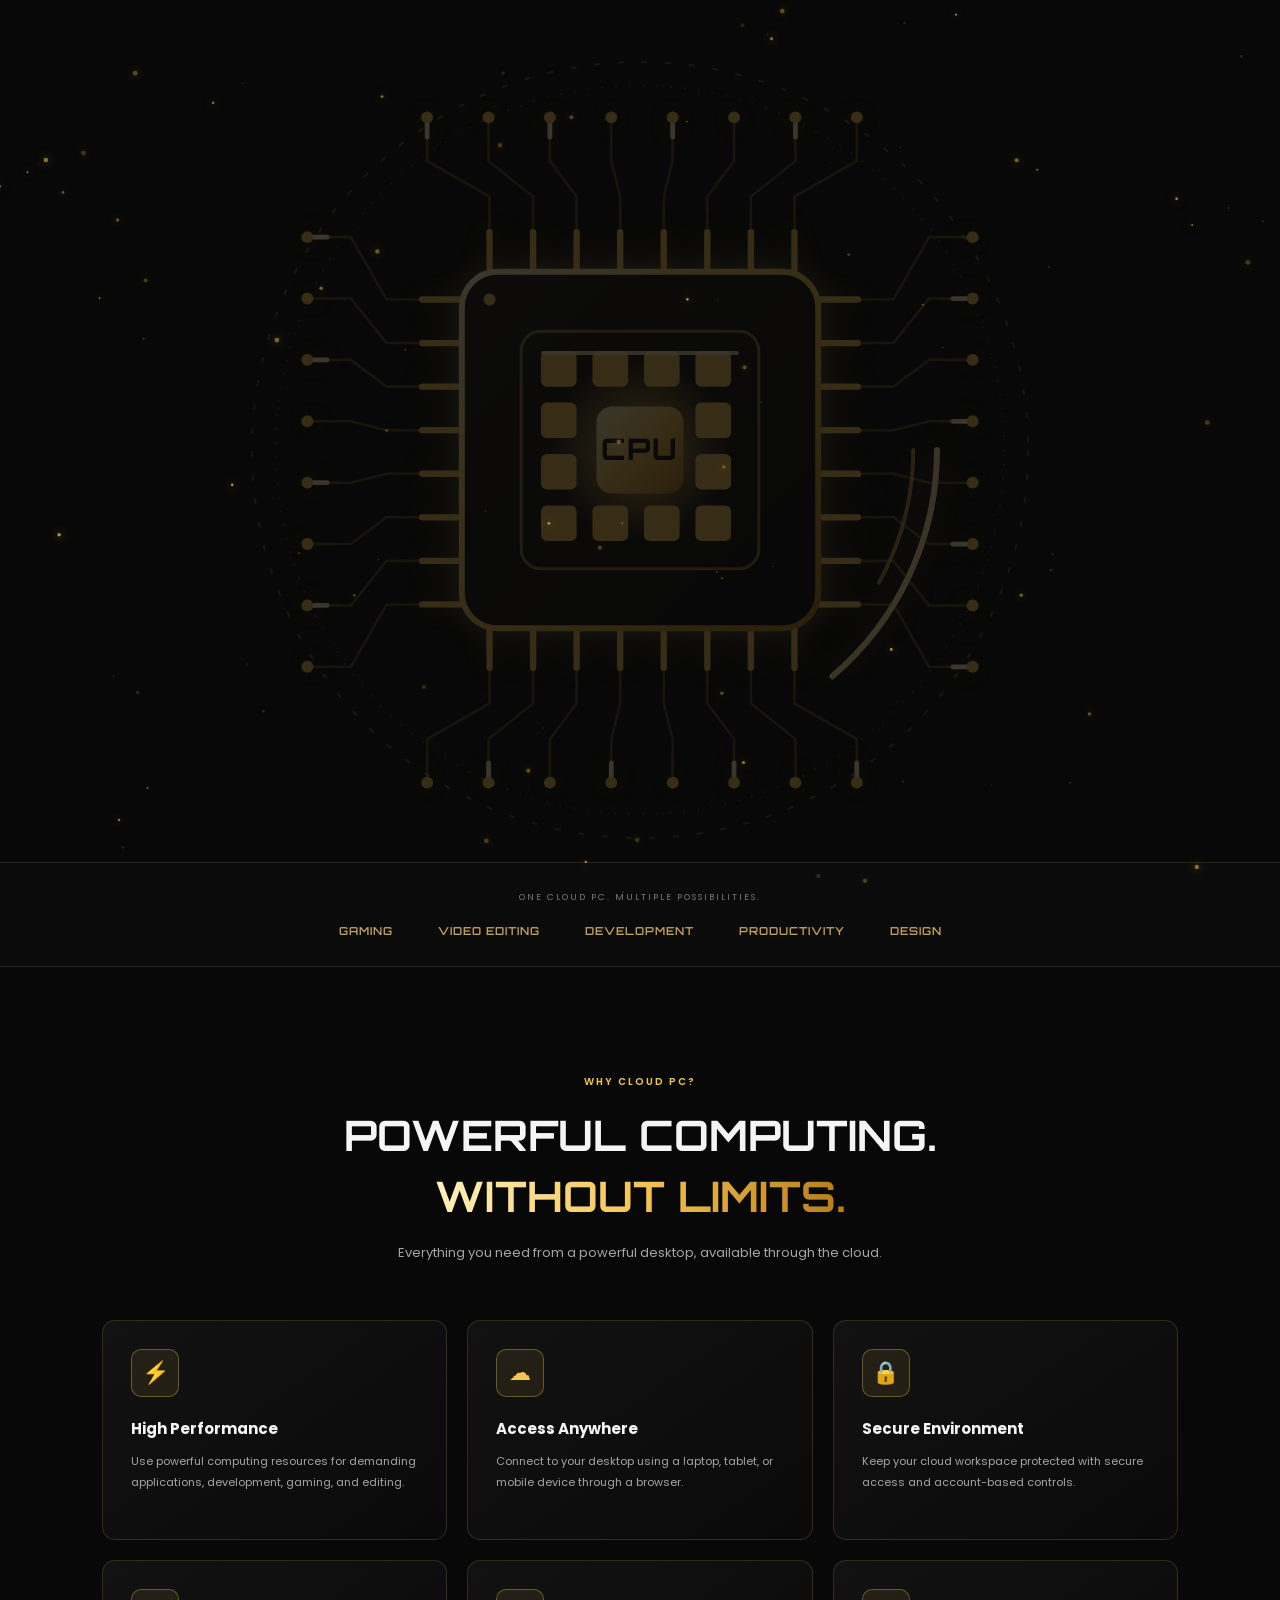
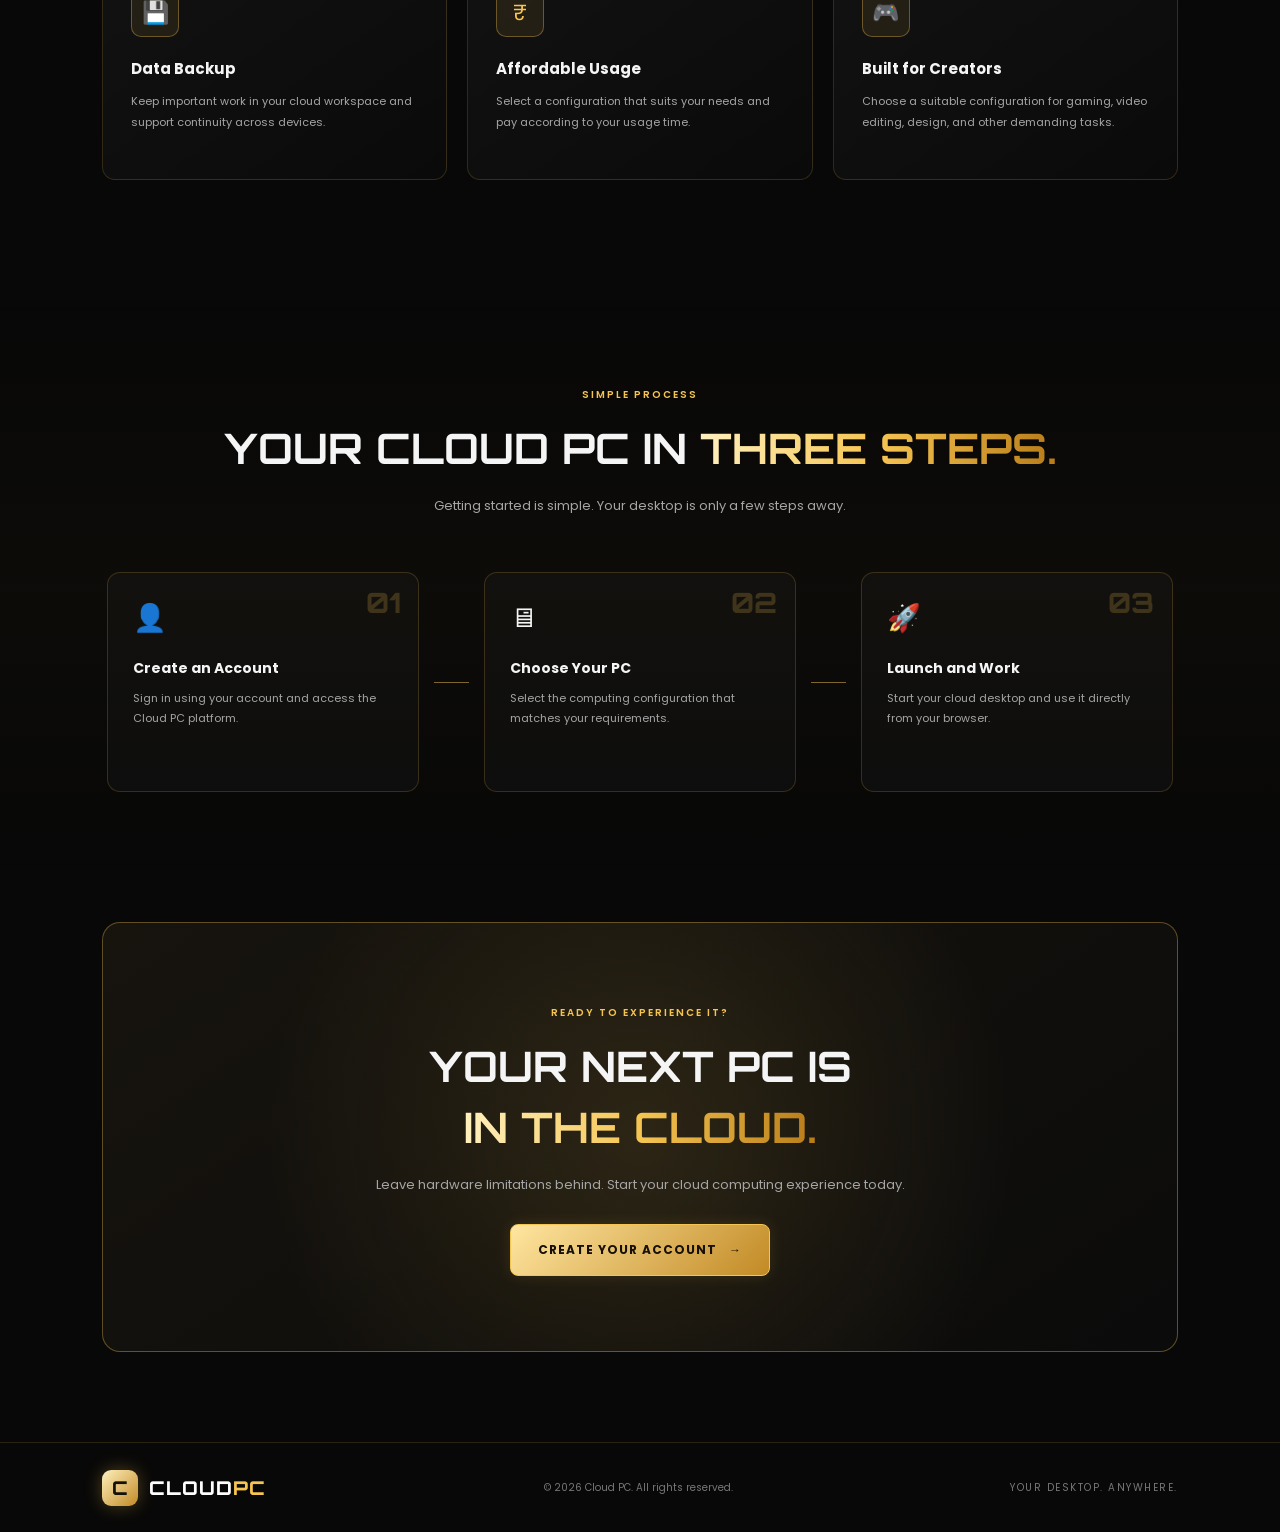
==== commit 5c824dfe: "Add files via upload" ====
--- a/dashboard.html
+++ b/dashboard.html
@@ -6,7 +6,15 @@
     <title>Cloud PC | Your Desktop Anywhere</title>
     <link rel="stylesheet" href="dashboard.css">
 </head>
-<body>
+<body class="booting">
+
+    <!-- Opening animation -->
+    <div class="boot-overlay" id="bootOverlay">
+        <div class="boot-ring"><span>C</span></div>
+        <div class="boot-title">CLOUD<span>PC</span></div>
+        <div class="boot-text" id="bootText">Preparing your workspace…</div>
+        <div class="boot-bar"><i></i></div>
+    </div>
 
     <div class="background-glow glow-one"></div>
     <div class="background-glow glow-two"></div>
--- a/dashboard.css
+++ b/dashboard.css
@@ -1,650 +1,768 @@
-@import url('https://fonts.googleapis.com/css2?family=DM+Sans:wght@400;500;600;700&family=Space+Grotesk:wght@400;500;600;700&display=swap');
-
-:root {
-    --accent: #d9ad55;
-    --accent-light: #f5d58c;
-    --bg: #090a0d;
-    --panel: #111319;
-    --panel-light: #171a22;
-    --text: #f4f4f5;
-    --muted: #9295a0;
-    --border: rgba(255,255,255,.09);
-    --danger: #e16b6b;
-}
-
-* { box-sizing: border-box; margin: 0; padding: 0; }
-
-body {
-    background: var(--bg);
-    color: var(--text);
-    font-family: 'DM Sans', sans-serif;
-    min-height: 100vh;
-    overflow-x: hidden;
-}
-
-button, input, select { font: inherit; }
-button { cursor: pointer; }
-button:focus-visible, input:focus-visible, select:focus-visible { outline: 2px solid var(--accent); outline-offset: 3px; }
-
-.background-glow {
-    position: fixed;
-    width: 450px;
-    height: 450px;
-    border-radius: 50%;
-    filter: blur(130px);
-    opacity: .12;
-    pointer-events: none;
-    z-index: 0;
-    background: var(--accent);
-}
-.glow-one { top: -180px; left: -130px; }
-.glow-two { bottom: -200px; right: -120px; }
-#particleCanvas { position: fixed; inset: 0; pointer-events: none; z-index: 0; opacity: .55; }
-
-.screen { display: none; position: relative; z-index: 1; min-height: 100vh; }
-.screen.active { display: block; }
-.hidden { display: none !important; }
-
-.brand {
-    display: flex;
-    align-items: center;
-    gap: 7px;
-    color: white;
-    font-family: 'Space Grotesk', sans-serif;
-    font-weight: 700;
-    letter-spacing: 1.5px;
-    font-size: 17px;
-}
-.brand > span:last-child { color: var(--accent); }
-.brand-mark {
-    width: 29px;
-    height: 29px;
-    display: grid;
-    place-items: center;
-    background: linear-gradient(135deg, var(--accent-light), #a8752c);
-    color: #17120a;
-    border-radius: 9px;
-    font-size: 18px;
-    font-weight: 700;
-}
-
-.top-nav {
-    height: 85px;
-    display: flex;
-    align-items: center;
-    justify-content: space-between;
-    padding: 0 7%;
-    border-bottom: 1px solid var(--border);
-}
-.top-nav-links { display: flex; gap: 12px; }
-.top-nav-links button {
-    color: #d6d6d9;
-    background: transparent;
-    border: 1px solid transparent;
-    border-radius: 9px;
-    padding: 10px 16px;
-    transition: .25s;
-}
-.top-nav-links button:hover {
-    color: var(--accent-light);
-    border-color: rgba(217,173,85,.35);
-    background: rgba(217,173,85,.07);
-    box-shadow: 0 0 20px rgba(217,173,85,.12);
-}
-
-.login-content {
-    width: min(1150px, 88%);
-    min-height: calc(100vh - 145px);
-    margin: auto;
-    display: grid;
-    grid-template-columns: 1.2fr .8fr;
-    align-items: center;
-    gap: 70px;
-    padding: 55px 0;
-}
-.eyebrow {
-    color: var(--accent);
-    font-size: 10px;
-    font-weight: 700;
-    letter-spacing: 2px;
-    margin-bottom: 16px;
-}
-.status-dot {
-    width: 7px;
-    height: 7px;
-    background: #5ad69a;
-    display: inline-block;
-    border-radius: 50%;
-    box-shadow: 0 0 10px #5ad69a;
-    margin-right: 6px;
-}
-.hero-text h1 {
-    font-family: 'Space Grotesk', sans-serif;
-    font-size: clamp(40px, 5vw, 65px);
-    line-height: 1.1;
-    letter-spacing: -2px;
-}
-.hero-text h1 span {
-    color: var(--accent);
-    text-shadow: 0 0 35px rgba(217,173,85,.22);
-}
-.hero-text > p {
-    color: var(--muted);
-    max-width: 500px;
-    line-height: 1.8;
-    margin-top: 25px;
-    font-size: 15px;
-}
-.hero-features { display: flex; flex-wrap: wrap; gap: 18px; margin-top: 30px; }
-.hero-features span { color: #c9c9ce; font-size: 12px; }
-
-.auth-card {
-    padding: 35px;
-    background: rgba(18,20,27,.88);
-    border: 1px solid rgba(217,173,85,.22);
-    border-radius: 19px;
-    box-shadow: 0 25px 80px rgba(0,0,0,.35), 0 0 40px rgba(217,173,85,.05);
-    backdrop-filter: blur(15px);
-}
-.auth-heading h2 { font-family: 'Space Grotesk', sans-serif; font-size: 29px; margin-bottom: 7px; }
-.auth-heading p { color: var(--muted); font-size: 13px; margin-bottom: 28px; }
-.form-field { margin-bottom: 18px; }
-.form-field label, .profile-fields label {
-    display: block;
-    color: #c8c8ce;
-    font-size: 12px;
-    margin-bottom: 8px;
-}
-.form-field input, .profile-fields input, .settings-card select {
-    width: 100%;
-    padding: 13px 14px;
-    border: 1px solid var(--border);
-    border-radius: 9px;
-    color: white;
-    background: #0c0e13;
-    outline: none;
-}
-.form-field input:focus, .profile-fields input:focus { border-color: var(--accent); }
-.primary-btn, .outline-btn, .danger-btn {
-    border-radius: 9px;
-    padding: 12px 18px;
-    font-weight: 700;
-    font-size: 12px;
-    transition: .2s;
-}
-.primary-btn {
-    background: linear-gradient(135deg, var(--accent-light), #c08b3b);
-    color: #17120a;
-    border: 1px solid var(--accent);
-}
-.primary-btn:hover { transform: translateY(-2px); box-shadow: 0 8px 25px rgba(217,173,85,.2); }
-.full-btn { width: 100%; display: flex; justify-content: space-between; align-items: center; margin-top: 8px; }
-.outline-btn {
-    background: transparent;
-    color: var(--accent-light);
-    border: 1px solid rgba(217,173,85,.45);
-}
-.outline-btn:hover { background: rgba(217,173,85,.1); }
-.danger-btn { background: rgba(225,107,107,.1); border: 1px solid rgba(225,107,107,.4); color: #f18c8c; }
-.auth-switch { color: var(--muted); text-align: center; font-size: 12px; margin-top: 22px; }
-.auth-switch button { border: 0; background: none; color: var(--accent); font-weight: 700; }
-.demo-note { color: #6e717b; font-size: 10px; text-align: center; margin-top: 20px; line-height: 1.5; }
-.landing-footer {
-    display: flex;
-    justify-content: space-between;
-    padding: 20px 7%;
-    border-top: 1px solid var(--border);
-    color: #777b85;
-    font-size: 9px;
-    letter-spacing: 1px;
-}
-
-/* DASHBOARD */
-
-.dashboard-screen { min-height: 100vh; }
-.dashboard-screen.active { display: flex; }
-.sidebar {
-    width: 245px;
-    flex-shrink: 0;
-    min-height: 100vh;
-    background: rgba(13,15,20,.96);
-    border-right: 1px solid var(--border);
-    padding: 25px 16px;
-    display: flex;
-    flex-direction: column;
-}
-.sidebar-brand { padding: 0 10px 28px; }
-.sidebar-account {
-    display: flex;
-    align-items: center;
-    gap: 11px;
-    padding: 15px 10px;
-    background: rgba(255,255,255,.035);
-    border: 1px solid var(--border);
-    border-radius: 10px;
-    margin-bottom: 28px;
-}
-.avatar, .header-avatar {
-    width: 36px;
-    height: 36px;
-    border-radius: 50%;
-    display: grid;
-    place-items: center;
-    background: linear-gradient(135deg, var(--accent-light), #946a2d);
-    color: #17120a;
-    font-weight: 700;
-}
-.sidebar-account strong { display: block; font-size: 12px; max-width: 145px; overflow: hidden; text-overflow: ellipsis; }
-.sidebar-account small { display: block; color: var(--muted); font-size: 10px; margin-top: 4px; }
-.sidebar-label {
-    color: #737782;
-    font-size: 9px;
-    letter-spacing: 1.6px;
-    padding: 0 11px;
-    margin-bottom: 10px;
-}
-.sidebar-nav { display: grid; gap: 5px; margin-bottom: 25px; }
-.side-link {
-    width: 100%;
-    display: flex;
-    align-items: center;
-    gap: 12px;
-    text-align: left;
-    padding: 11px 12px;
-    border-radius: 8px;
-    border: 1px solid transparent;
-    background: transparent;
-    color: #a8aab2;
-    font-size: 12px;
-    transition: .2s;
-}
-.side-link span { width: 18px; text-align: center; font-size: 16px; }
-.side-link:hover, .side-link.active {
-    background: rgba(217,173,85,.09);
-    border-color: rgba(217,173,85,.15);
-    color: var(--accent-light);
-}
-.sidebar-bottom { margin-top: auto; }
-.sidebar-credit {
-    padding: 15px;
-    border: 1px solid rgba(217,173,85,.22);
-    background: rgba(217,173,85,.055);
-    border-radius: 10px;
-    margin-bottom: 15px;
-}
-.sidebar-credit > small { color: var(--muted); font-size: 9px; letter-spacing: 1px; }
-.sidebar-credit strong { display: block; font-size: 23px; margin: 7px 0; }
-.sidebar-credit strong small { font-size: 10px; color: var(--accent); }
-.sidebar-credit button { border: 0; background: none; color: var(--accent); font-size: 10px; }
-.logout-link { color: #e28c8c; }
-
-.dashboard-main { flex: 1; min-width: 0; padding: 0 38px 50px; }
-.dashboard-header {
-    min-height: 95px;
-    border-bottom: 1px solid var(--border);
-    display: flex;
-    align-items: center;
-    justify-content: space-between;
-    margin-bottom: 30px;
-}
-.dashboard-header .eyebrow { margin-bottom: 5px; font-size: 9px; }
-.dashboard-header h2 { font-family: 'Space Grotesk', sans-serif; font-size: 23px; }
-.header-right { display: flex; align-items: center; gap: 22px; }
-.connection-status { font-size: 10px; color: #a7abb4; }
-.header-avatar { border: 0; }
-.dashboard-panel { display: none; animation: fadeIn .3s ease; }
-.dashboard-panel.active { display: block; }
-@keyframes fadeIn { from { opacity: 0; transform: translateY(7px); } to { opacity: 1; transform: translateY(0); } }
-
-.welcome-banner {
-    min-height: 255px;
-    border: 1px solid rgba(217,173,85,.25);
-    border-radius: 16px;
-    background: radial-gradient(circle at 80% 30%, rgba(217,173,85,.16), transparent 35%), linear-gradient(110deg,#191a20,#12141a);
-    padding: 35px;
-    display: flex;
-    justify-content: space-between;
-    align-items: center;
-    overflow: hidden;
-}
-.welcome-banner h1 { font-family: 'Space Grotesk', sans-serif; font-size: clamp(25px,3vw,36px); margin-bottom: 12px; }
-.welcome-banner h1 span { color: var(--accent); }
-.welcome-banner p { color: var(--muted); font-size: 12px; max-width: 480px; line-height: 1.7; margin-bottom: 20px; }
-.banner-graphic { width: 220px; display: grid; place-items: center; }
-.monitor-graphic { width: 170px; }
-.monitor-screen {
-    height: 105px;
-    border: 4px solid #b58b4b;
-    border-radius: 10px;
-    background: linear-gradient(140deg,#27221a,#10151b);
-    box-shadow: 0 0 35px rgba(217,173,85,.17);
-    display: flex;
-    flex-direction: column;
-    align-items: center;
-    justify-content: center;
-    position: relative;
-}
-.monitor-screen span { color: var(--accent-light); font-size: 10px; letter-spacing: 4px; }
-.monitor-screen strong { font-family: 'Space Grotesk'; font-size: 32px; }
-.monitor-screen i { width: 8px; height: 8px; background: #5ad69a; border-radius: 50%; position: absolute; right: 10px; top: 10px; }
-.monitor-stand { height: 18px; width: 35px; background: #9b7741; margin: auto; }
-.monitor-stand:after { content: ''; display: block; width: 75px; height: 5px; background: #9b7741; transform: translate(-20px,17px); border-radius: 4px; }
-
-.stats-grid { display: grid; grid-template-columns: repeat(3,1fr); gap: 15px; margin: 22px 0 32px; }
-.stat-card { background: var(--panel); border: 1px solid var(--border); border-radius: 11px; padding: 20px; }
-.stat-card span { color: var(--muted); display: block; font-size: 9px; letter-spacing: 1px; }
-.stat-card strong { display: block; color: var(--accent-light); font-size: 25px; margin: 9px 0 5px; font-family: 'Space Grotesk'; }
-.stat-card small { color: #777b85; font-size: 10px; }
-.section-heading { display: flex; align-items: center; justify-content: space-between; margin: 30px 0 15px; }
-.section-heading h3 { font-size: 15px; }
-.section-heading p { font-size: 10px; color: var(--muted); margin-top: 5px; }
-.text-btn { border: 0; background: none; color: var(--accent); font-size: 11px; }
-.plan-grid, .all-plans-grid { display: grid; grid-template-columns: repeat(3,minmax(0,1fr)); gap: 14px; }
-.plan-card {
-    position: relative;
-    background: var(--panel);
-    border: 1px solid var(--border);
-    border-radius: 12px;
-    padding: 19px;
-    min-width: 0;
-}
-.plan-card.featured { border-color: rgba(217,173,85,.5); background: linear-gradient(150deg,rgba(217,173,85,.09),var(--panel) 65%); }
-.plan-icon { width: 34px; height: 34px; display: grid; place-items: center; border-radius: 9px; color: var(--accent); background: rgba(217,173,85,.1); font-size: 18px; margin-bottom: 14px; }
-.plan-tag { position: absolute; right: 13px; top: 18px; color: var(--accent); font-size: 8px; letter-spacing: 1px; }
-.plan-card h3 { font-size: 16px; margin-bottom: 7px; }
-.plan-card p { color: var(--muted); font-size: 10px; line-height: 1.6; min-height: 32px; }
-.plan-card > strong { display: block; font-size: 23px; margin: 14px 0; color: var(--accent-light); }
-.plan-card > strong small { font-size: 10px; color: var(--muted); font-weight: 400; }
-.plan-card button { width: 100%; }
-
-.activity-list { border: 1px solid var(--border); border-radius: 11px; overflow: hidden; background: var(--panel); }
-.activity-row { display: flex; align-items: center; gap: 13px; padding: 15px 18px; border-bottom: 1px solid var(--border); }
-.activity-row:last-child { border-bottom: 0; }
-.activity-symbol { width: 34px; height: 34px; display: grid; place-items: center; border-radius: 9px; background: rgba(217,173,85,.1); color: var(--accent); }
-.activity-info { flex: 1; }
-.activity-info strong { display: block; font-size: 11px; }
-.activity-info small { display: block; color: var(--muted); font-size: 9px; margin-top: 4px; }
-.activity-time { color: #777b85; font-size: 9px; }
-
-.page-intro { margin-bottom: 25px; }
-.page-intro .eyebrow { margin-bottom: 8px; }
-.page-intro h2 { font-family: 'Space Grotesk'; font-size: 27px; margin-bottom: 8px; }
-.page-intro p { color: var(--muted); font-size: 12px; line-height: 1.7; }
-
-.all-plans-grid { grid-template-columns: repeat(2,minmax(0,1fr)); }
-.full-plan-card {
-    border: 1px solid var(--border);
-    background: var(--panel);
-    border-radius: 13px;
-    padding: 23px;
-}
-.full-plan-card.selected { border-color: var(--accent); }
-.full-plan-card h3 { font-family: 'Space Grotesk'; font-size: 20px; margin: 10px 0 5px; }
-.full-plan-card p { color: var(--muted); font-size: 11px; line-height: 1.6; }
-.plan-price { font-size: 26px; color: var(--accent-light); font-weight: 700; margin: 18px 0; }
-.plan-price small { font-size: 10px; color: var(--muted); font-weight: 400; }
-.spec-list { display: grid; grid-template-columns: 1fr 1fr; gap: 12px; margin: 15px 0 20px; }
-.spec-list span { color: #c3c5ca; font-size: 10px; }
-.spec-list b { color: white; display: block; font-size: 12px; margin-top: 4px; }
-.full-plan-card button { width: 100%; }
-.notice { padding: 14px 16px; background: rgba(217,173,85,.055); border: 1px solid rgba(217,173,85,.16); color: #b8a47f; border-radius: 9px; font-size: 10px; line-height: 1.7; margin-top: 20px; }
-
-.my-pc-list { display: grid; gap: 12px; margin-bottom: 20px; }
-.my-pc-item { display: flex; align-items: center; gap: 16px; background: var(--panel); border: 1px solid var(--border); border-radius: 11px; padding: 18px; }
-.my-pc-item .pc-symbol { width: 42px; height: 42px; border-radius: 10px; background: rgba(217,173,85,.1); color: var(--accent); display: grid; place-items: center; font-size: 20px; }
-.my-pc-info { flex: 1; }
-.my-pc-info h3 { font-size: 13px; }
-.my-pc-info p { color: var(--muted); font-size: 10px; margin-top: 5px; }
-.my-pc-actions { display: flex; gap: 8px; }
-.my-pc-actions button { padding: 9px 12px; font-size: 10px; }
-
-.transfer-grid { display: grid; grid-template-columns: 1fr 1fr; gap: 15px; }
-.transfer-card { padding: 24px; background: var(--panel); border: 1px solid var(--border); border-radius: 12px; }
-.transfer-icon { font-size: 27px; color: var(--accent); margin-bottom: 12px; }
-.transfer-card h3 { font-size: 15px; margin-bottom: 8px; }
-.transfer-card p { color: var(--muted); font-size: 10px; line-height: 1.7; min-height: 50px; margin-bottom: 15px; }
-.transfer-card input { display: block; width: 100%; font-size: 10px; color: var(--muted); margin-bottom: 15px; }
-.file-list { margin-top: 15px; border: 1px solid var(--border); border-radius: 10px; overflow: hidden; }
-.file-row { display: flex; align-items: center; gap: 12px; padding: 13px 16px; border-bottom: 1px solid var(--border); background: var(--panel); }
-.file-row:last-child { border-bottom: 0; }
-.file-row .file-name { flex: 1; font-size: 11px; overflow-wrap: anywhere; }
-.file-row small { color: var(--muted); font-size: 9px; }
-.file-row button { background: none; border: 0; color: var(--accent); font-size: 10px; }
-
-.credit-balance-card {
-    background: linear-gradient(120deg,#292115,#15171d);
-    border: 1px solid rgba(217,173,85,.35);
-    border-radius: 14px;
-    padding: 28px;
-}
-.credit-balance-card > span { color: var(--muted); font-size: 9px; letter-spacing: 1px; }
-.credit-balance-card strong { display: block; font-family: 'Space Grotesk'; font-size: 43px; color: var(--accent-light); margin: 10px 0; }
-.credit-balance-card strong small { font-size: 14px; }
-.credit-balance-card p { color: var(--muted); font-size: 10px; }
-.credit-packages { display: grid; grid-template-columns: repeat(3,1fr); gap: 13px; }
-.credit-package { padding: 20px; background: var(--panel); border: 1px solid var(--border); border-radius: 11px; }
-.credit-package h3 { font-size: 13px; }
-.credit-package strong { display: block; font-size: 23px; color: var(--accent-light); margin: 12px 0 4px; }
-.credit-package p { color: var(--muted); font-size: 10px; margin-bottom: 16px; }
-.credit-package button { width: 100%; }
-
-.history-toolbar { display: flex; justify-content: space-between; margin: 25px 0 12px; color: #d6d6d9; font-size: 12px; }
-.profile-card { display: flex; align-items: flex-start; gap: 28px; padding: 25px; background: var(--panel); border: 1px solid var(--border); border-radius: 12px; }
-.large-avatar { width: 80px; height: 80px; flex-shrink: 0; display: grid; place-items: center; background: linear-gradient(135deg,var(--accent-light),#946a2d); border-radius: 50%; color: #17120a; font-size: 32px; font-weight: 700; }
-.profile-fields { width: min(450px,100%); }
-.profile-fields input { margin-bottom: 17px; }
-.profile-fields button { margin-top: 5px; }
-
-.settings-card { display: flex; align-items: center; justify-content: space-between; gap: 20px; background: var(--panel); border: 1px solid var(--border); border-radius: 10px; padding: 19px; margin-bottom: 12px; }
-.settings-card h3 { font-size: 12px; margin-bottom: 5px; }
-.settings-card p { color: var(--muted); font-size: 10px; }
-.settings-card select { width: 140px; }
-.switch { position: relative; width: 42px; height: 23px; flex-shrink: 0; }
-.switch input { opacity: 0; width: 0; height: 0; }
-.switch span { position: absolute; inset: 0; border-radius: 30px; background: #454751; cursor: pointer; }
-.switch span:before { content: ''; position: absolute; height: 17px; width: 17px; left: 3px; top: 3px; border-radius: 50%; background: white; transition: .2s; }
-.switch input:checked + span { background: var(--accent); }
-.switch input:checked + span:before { transform: translateX(19px); background: #17120a; }
-
-.about-card { background: var(--panel); border: 1px solid var(--border); border-radius: 12px; padding: 27px; }
-.about-card h3 { font-size: 19px; margin-bottom: 14px; }
-.about-card > p { color: var(--muted); font-size: 12px; line-height: 1.9; margin-bottom: 13px; }
-.about-feature-grid { display: grid; grid-template-columns: 1fr 1fr; gap: 13px; margin-top: 25px; }
-.about-feature-grid > div { background: rgba(255,255,255,.025); border: 1px solid var(--border); border-radius: 9px; padding: 17px; }
-.about-feature-grid strong { color: var(--accent); font-size: 11px; }
-.about-feature-grid h4 { font-size: 12px; margin: 9px 0 5px; }
-.about-feature-grid p { color: var(--muted); font-size: 10px; line-height: 1.6; }
-
-/* DESKTOP SIMULATION */
-
-.desktop-screen {
-    min-height: 100vh;
-    background: radial-gradient(ellipse at 50% 35%,#28231a,#12151c 50%,#090b10);
-    overflow: hidden;
-}
-.desktop-screen.active { display: flex; flex-direction: column; }
-.desktop-topbar {
-    height: 55px;
-    background: rgba(8,10,14,.78);
-    border-bottom: 1px solid rgba(255,255,255,.1);
-    display: flex;
-    align-items: center;
-    justify-content: space-between;
-    padding: 0 24px;
-    z-index: 5;
-}
-.desktop-topbar .brand { font-size: 13px; }
-.desktop-topbar .brand-mark { width: 24px; height: 24px; font-size: 14px; }
-.desktop-top-actions { display: flex; align-items: center; gap: 13px; }
-.desktop-top-actions button { border: 1px solid var(--border); background: rgba(255,255,255,.04); color: #ddd; border-radius: 7px; padding: 8px 11px; font-size: 10px; }
-.desktop-status { color: #aaa; font-size: 10px; }
-.desktop-area { flex: 1; position: relative; min-height: 0; padding: 20px; }
-.desktop-welcome { position: absolute; top: 50%; left: 50%; transform: translate(-50%,-50%); text-align: center; width: min(500px,80%); pointer-events: none; }
-.desktop-orb { width: 65px; height: 65px; display: grid; place-items: center; border: 1px solid rgba(217,173,85,.6); color: var(--accent-light); border-radius: 20px; font-family: 'Space Grotesk'; font-size: 34px; margin: 0 auto 20px; box-shadow: 0 0 45px rgba(217,173,85,.12); }
-.desktop-welcome h1 { font-family: 'Space Grotesk'; font-size: 25px; }
-.desktop-welcome p { color: #aaa; font-size: 12px; margin-top: 9px; }
-.desktop-hint { display: block; color: #686d78; font-size: 10px; margin-top: 25px; }
-.desktop-icons { display: grid; grid-template-columns: 85px; gap: 10px; width: 90px; position: relative; z-index: 1; }
-.desktop-icon { width: 78px; min-height: 75px; display: flex; flex-direction: column; align-items: center; justify-content: center; gap: 6px; color: #eee; border: 1px solid transparent; background: transparent; border-radius: 8px; font-size: 10px; }
-.desktop-icon:hover { background: rgba(217,173,85,.12); border-color: rgba(217,173,85,.2); }
-.desktop-icon span { font-size: 25px; }
-
-.taskbar {
-    height: 52px;
-    display: flex;
-    align-items: center;
-    padding: 0 15px;
-    background: rgba(7,9,13,.9);
-    border-top: 1px solid rgba(255,255,255,.1);
-    z-index: 20;
-}
-.taskbar-start { width: 32px; height: 32px; border: 0; border-radius: 8px; background: var(--accent); color: #15110a; font-weight: 800; }
-.taskbar-apps { display: flex; gap: 6px; margin-left: 12px; flex: 1; }
-.taskbar-app { padding: 8px 12px; border: 1px solid var(--border); border-radius: 7px; background: rgba(255,255,255,.04); color: #ddd; font-size: 10px; }
-.taskbar-app.active { border-color: var(--accent); color: var(--accent-light); }
-.taskbar-right { display: flex; align-items: center; gap: 15px; color: #bbb; font-size: 10px; }
-.taskbar-right button { background: transparent; border: 0; color: var(--accent); font-size: 19px; }
-
-.start-menu {
-    position: absolute;
-    z-index: 30;
-    bottom: 65px;
-    left: 15px;
-    width: 280px;
-    padding: 18px;
-    background: rgba(17,19,25,.97);
-    border: 1px solid rgba(217,173,85,.3);
-    border-radius: 12px;
-    box-shadow: 0 20px 60px #0009;
-}
-.start-menu-title { font-family: 'Space Grotesk'; font-size: 17px; margin-bottom: 15px; }
-.start-menu-grid { display: grid; grid-template-columns: repeat(3,1fr); gap: 8px; }
-.start-menu-grid button { background: rgba(255,255,255,.04); border: 1px solid var(--border); color: white; border-radius: 8px; padding: 13px 4px; font-size: 21px; }
-.start-menu-grid span { display: block; font-size: 9px; margin-top: 7px; }
-.start-logout { width: 100%; margin-top: 15px; padding: 10px; border-radius: 7px; border: 1px solid var(--border); background: transparent; color: #e18d8d; font-size: 11px; }
-
-.app-window {
-    position: absolute;
-    z-index: 10;
-    width: min(650px,calc(100% - 40px));
-    height: min(430px,calc(100% - 40px));
-    top: 50%;
-    left: 50%;
-    transform: translate(-50%,-50%);
-    background: #151820;
-    border: 1px solid rgba(217,173,85,.4);
-    border-radius: 11px;
-    box-shadow: 0 25px 70px #0009;
-    overflow: hidden;
-    display: flex;
-    flex-direction: column;
-}
-.window-titlebar { height: 39px; flex-shrink: 0; background: #20232c; display: flex; align-items: center; justify-content: space-between; padding: 0 12px; cursor: move; }
-.window-titlebar strong { font-size: 11px; }
-.window-controls { display: flex; gap: 7px; }
-.window-controls button { width: 23px; height: 22px; border: 0; border-radius: 5px; background: #353944; color: white; font-size: 12px; }
-.window-controls button:last-child { background: #a64e4e; }
-.window-content { flex: 1; padding: 16px; overflow: auto; color: #ddd; font-size: 12px; }
-.window-content textarea { width: 100%; height: 100%; min-height: 260px; resize: none; background: #0d1016; color: #eee; border: 1px solid var(--border); border-radius: 7px; padding: 12px; outline: none; }
-.window-content input, .window-content select { background: #0d1016; color: white; border: 1px solid var(--border); border-radius: 6px; padding: 9px; }
-.window-content button { background: rgba(217,173,85,.13); color: var(--accent-light); border: 1px solid rgba(217,173,85,.25); border-radius: 6px; padding: 8px 12px; margin: 4px; font-size: 10px; }
-.calculator { max-width: 280px; margin: auto; }
-.calculator-display { width: 100%; padding: 15px !important; text-align: right; font-size: 20px; margin-bottom: 8px; }
-.calculator-grid { display: grid; grid-template-columns: repeat(4,1fr); gap: 5px; }
-.calculator-grid button { height: 43px; font-size: 14px; }
-.terminal-output { font-family: monospace; line-height: 1.8; white-space: pre-wrap; color: #b5d8a5; }
-.terminal-input { width: 100%; margin-top: 10px; }
-.browser-bar { display: flex; gap: 7px; }
-.browser-bar input { flex: 1; }
-.browser-message { padding: 30px 10px; color: var(--muted); line-height: 1.8; }
-.file-manager-list { display: grid; grid-template-columns: repeat(3,1fr); gap: 10px; }
-.file-manager-item { padding: 15px; background: rgba(255,255,255,.04); border: 1px solid var(--border); border-radius: 8px; }
-.file-manager-item span { display: block; font-size: 24px; margin-bottom: 8px; }
-.file-manager-item small { color: var(--muted); }
-.paint-canvas { width: 100%; height: 240px; background: white; border-radius: 6px; touch-action: none; cursor: crosshair; }
-
-.toast {
-    position: fixed;
-    bottom: 25px;
-    right: 25px;
-    z-index: 100;
-    background: #1d222b;
-    border: 1px solid rgba(217,173,85,.45);
-    color: white;
-    padding: 13px 18px;
-    border-radius: 9px;
-    font-size: 11px;
-    box-shadow: 0 10px 35px #0008;
-    opacity: 0;
-    transform: translateY(10px);
-    pointer-events: none;
-    transition: .25s;
-}
-.toast.show { opacity: 1; transform: translateY(0); }
-
-body.no-animations *, body.no-animations *:before, body.no-animations *:after {
-    animation: none !important;
-    transition: none !important;
-    scroll-behavior: auto !important;
-}
-
-/* RESPONSIVE */
-
-@media (max-width: 1000px) {
-    .login-content { gap: 30px; width: 92%; }
-    .dashboard-main { padding: 0 22px 35px; }
-    .sidebar { width: 215px; }
-    .plan-grid { grid-template-columns: repeat(2,minmax(0,1fr)); }
-}
-@media (max-width: 760px) {
-    .top-nav { padding: 0 5%; }
-    .top-nav-links { gap: 0; }
-    .top-nav-links button { padding: 9px; font-size: 11px; }
-    .login-content { grid-template-columns: 1fr; padding: 45px 0; }
-    .hero-text { text-align: center; }
-    .hero-text > p { margin-left: auto; margin-right: auto; }
-    .hero-features { justify-content: center; }
-    .auth-card { max-width: 480px; width: 100%; margin: auto; }
-    .landing-footer { padding: 17px 5%; font-size: 8px; }
-    .dashboard-screen.active { display: block; }
-    .sidebar { width: 100%; min-height: auto; padding: 13px; border-right: 0; border-bottom: 1px solid var(--border); }
-    .sidebar-brand { padding: 0 5px 12px; }
-    .sidebar-account { display: none; }
-    .sidebar-label { display: none; }
-    .sidebar-nav { display: flex; overflow-x: auto; margin: 0 0 7px; padding-bottom: 4px; }
-    .side-link { width: auto; flex-shrink: 0; white-space: nowrap; font-size: 10px; padding: 9px; }
-    .sidebar-bottom { display: flex; align-items: center; justify-content: space-between; gap: 10px; margin-top: 8px; }
-    .sidebar-credit { margin: 0; padding: 8px 12px; }
-    .sidebar-credit > small { display: none; }
-    .sidebar-credit strong { font-size: 15px; margin: 0 0 3px; }
-    .sidebar-credit button { font-size: 9px; }
-    .logout-link { width: auto; }
-    .dashboard-main { padding: 0 15px 35px; }
-    .dashboard-header { min-height: 75px; margin-bottom: 20px; }
-    .connection-status { display: none; }
-    .welcome-banner { padding: 24px; }
-    .banner-graphic { display: none; }
-    .stats-grid { gap: 8px; }
-    .stat-card { padding: 13px; }
-    .stat-card strong { font-size: 19px; }
-    .stat-card span { font-size: 8px; }
-    .plan-grid, .all-plans-grid, .credit-packages { grid-template-columns: 1fr; }
-    .transfer-grid { grid-template-columns: 1fr; }
-    .profile-card { flex-direction: column; }
-    .desktop-topbar { padding: 0 10px; }
-    .desktop-top-actions { gap: 5px; }
-    .desktop-top-actions button { font-size: 8px; padding: 7px; }
-    .desktop-status { display: none; }
-    .desktop-icons { grid-template-columns: repeat(2,78px); }
-    .app-window { width: calc(100% - 20px); height: min(420px,calc(100% - 20px)); }
-}
-@media (max-width: 420px) {
-    .auth-card { padding: 24px 19px; }
-    .hero-text h1 { font-size: 39px; }
-    .stats-grid { grid-template-columns: 1fr; }
-    .about-feature-grid { grid-template-columns: 1fr; }
-    .my-pc-item { flex-wrap: wrap; }
-    .my-pc-actions { width: 100%; }
-    .my-pc-actions button { flex: 1; }
-    .landing-footer span:last-child { display: none; }
-}+@import url('https://fonts.googleapis.com/css2?family=DM+Sans:wght@400;500;600;700&family=Space+Grotesk:wght@400;500;600;700&display=swap');
+
+:root {
+    --accent: #d9ad55;
+    --accent-light: #f5d58c;
+    --bg: #090a0d;
+    --panel: #111319;
+    --panel-light: #171a22;
+    --text: #f4f4f5;
+    --muted: #9295a0;
+    --border: rgba(255,255,255,.09);
+    --danger: #e16b6b;
+}
+
+* { box-sizing: border-box; margin: 0; padding: 0; }
+
+body {
+    background: var(--bg);
+    color: var(--text);
+    font-family: 'DM Sans', sans-serif;
+    min-height: 100vh;
+    overflow-x: hidden;
+}
+
+button, input, select { font: inherit; }
+button { cursor: pointer; }
+button:focus-visible, input:focus-visible, select:focus-visible { outline: 2px solid var(--accent); outline-offset: 3px; }
+
+.background-glow {
+    position: fixed;
+    width: 450px;
+    height: 450px;
+    border-radius: 50%;
+    filter: blur(130px);
+    opacity: .12;
+    pointer-events: none;
+    z-index: 0;
+    background: var(--accent);
+}
+.glow-one { top: -180px; left: -130px; }
+.glow-two { bottom: -200px; right: -120px; }
+#particleCanvas { position: fixed; inset: 0; pointer-events: none; z-index: 0; opacity: .55; }
+
+.screen { display: none; position: relative; z-index: 1; min-height: 100vh; }
+.screen.active { display: block; }
+.hidden { display: none !important; }
+
+.brand {
+    display: flex;
+    align-items: center;
+    gap: 7px;
+    color: white;
+    font-family: 'Space Grotesk', sans-serif;
+    font-weight: 700;
+    letter-spacing: 1.5px;
+    font-size: 17px;
+}
+.brand > span:last-child { color: var(--accent); }
+.brand-mark {
+    width: 29px;
+    height: 29px;
+    display: grid;
+    place-items: center;
+    background: linear-gradient(135deg, var(--accent-light), #a8752c);
+    color: #17120a;
+    border-radius: 9px;
+    font-size: 18px;
+    font-weight: 700;
+}
+
+.top-nav {
+    height: 85px;
+    display: flex;
+    align-items: center;
+    justify-content: space-between;
+    padding: 0 7%;
+    border-bottom: 1px solid var(--border);
+}
+.top-nav-links { display: flex; gap: 12px; }
+.top-nav-links button {
+    color: #d6d6d9;
+    background: transparent;
+    border: 1px solid transparent;
+    border-radius: 9px;
+    padding: 10px 16px;
+    transition: .25s;
+}
+.top-nav-links button:hover {
+    color: var(--accent-light);
+    border-color: rgba(217,173,85,.35);
+    background: rgba(217,173,85,.07);
+    box-shadow: 0 0 20px rgba(217,173,85,.12);
+}
+
+.login-content {
+    width: min(1150px, 88%);
+    min-height: calc(100vh - 145px);
+    margin: auto;
+    display: grid;
+    grid-template-columns: 1.2fr .8fr;
+    align-items: center;
+    gap: 70px;
+    padding: 55px 0;
+}
+.eyebrow {
+    color: var(--accent);
+    font-size: 10px;
+    font-weight: 700;
+    letter-spacing: 2px;
+    margin-bottom: 16px;
+}
+.status-dot {
+    width: 7px;
+    height: 7px;
+    background: #5ad69a;
+    display: inline-block;
+    border-radius: 50%;
+    box-shadow: 0 0 10px #5ad69a;
+    margin-right: 6px;
+}
+.hero-text h1 {
+    font-family: 'Space Grotesk', sans-serif;
+    font-size: clamp(40px, 5vw, 65px);
+    line-height: 1.1;
+    letter-spacing: -2px;
+}
+.hero-text h1 span {
+    color: var(--accent);
+    text-shadow: 0 0 35px rgba(217,173,85,.22);
+}
+.hero-text > p {
+    color: var(--muted);
+    max-width: 500px;
+    line-height: 1.8;
+    margin-top: 25px;
+    font-size: 15px;
+}
+.hero-features { display: flex; flex-wrap: wrap; gap: 18px; margin-top: 30px; }
+.hero-features span { color: #c9c9ce; font-size: 12px; }
+
+.auth-card {
+    padding: 35px;
+    background: rgba(18,20,27,.88);
+    border: 1px solid rgba(217,173,85,.22);
+    border-radius: 19px;
+    box-shadow: 0 25px 80px rgba(0,0,0,.35), 0 0 40px rgba(217,173,85,.05);
+    backdrop-filter: blur(15px);
+}
+.auth-heading h2 { font-family: 'Space Grotesk', sans-serif; font-size: 29px; margin-bottom: 7px; }
+.auth-heading p { color: var(--muted); font-size: 13px; margin-bottom: 28px; }
+.form-field { margin-bottom: 18px; }
+.form-field label, .profile-fields label {
+    display: block;
+    color: #c8c8ce;
+    font-size: 12px;
+    margin-bottom: 8px;
+}
+.form-field input, .profile-fields input, .settings-card select {
+    width: 100%;
+    padding: 13px 14px;
+    border: 1px solid var(--border);
+    border-radius: 9px;
+    color: white;
+    background: #0c0e13;
+    outline: none;
+}
+.form-field input:focus, .profile-fields input:focus { border-color: var(--accent); }
+.primary-btn, .outline-btn, .danger-btn {
+    border-radius: 9px;
+    padding: 12px 18px;
+    font-weight: 700;
+    font-size: 12px;
+    transition: .2s;
+}
+.primary-btn {
+    background: linear-gradient(135deg, var(--accent-light), #c08b3b);
+    color: #17120a;
+    border: 1px solid var(--accent);
+}
+.primary-btn:hover { transform: translateY(-2px); box-shadow: 0 8px 25px rgba(217,173,85,.2); }
+.full-btn { width: 100%; display: flex; justify-content: space-between; align-items: center; margin-top: 8px; }
+.outline-btn {
+    background: transparent;
+    color: var(--accent-light);
+    border: 1px solid rgba(217,173,85,.45);
+}
+.outline-btn:hover { background: rgba(217,173,85,.1); }
+.danger-btn { background: rgba(225,107,107,.1); border: 1px solid rgba(225,107,107,.4); color: #f18c8c; }
+.auth-switch { color: var(--muted); text-align: center; font-size: 12px; margin-top: 22px; }
+.auth-switch button { border: 0; background: none; color: var(--accent); font-weight: 700; }
+.demo-note { color: #6e717b; font-size: 10px; text-align: center; margin-top: 20px; line-height: 1.5; }
+.landing-footer {
+    display: flex;
+    justify-content: space-between;
+    padding: 20px 7%;
+    border-top: 1px solid var(--border);
+    color: #777b85;
+    font-size: 9px;
+    letter-spacing: 1px;
+}
+
+/* DASHBOARD */
+
+.dashboard-screen { min-height: 100vh; }
+.dashboard-screen.active { display: flex; }
+.sidebar {
+    width: 245px;
+    flex-shrink: 0;
+    min-height: 100vh;
+    background: rgba(13,15,20,.96);
+    border-right: 1px solid var(--border);
+    padding: 25px 16px;
+    display: flex;
+    flex-direction: column;
+}
+.sidebar-brand { padding: 0 10px 28px; }
+.sidebar-account {
+    display: flex;
+    align-items: center;
+    gap: 11px;
+    padding: 15px 10px;
+    background: rgba(255,255,255,.035);
+    border: 1px solid var(--border);
+    border-radius: 10px;
+    margin-bottom: 28px;
+}
+.avatar, .header-avatar {
+    width: 36px;
+    height: 36px;
+    border-radius: 50%;
+    display: grid;
+    place-items: center;
+    background: linear-gradient(135deg, var(--accent-light), #946a2d);
+    color: #17120a;
+    font-weight: 700;
+}
+.sidebar-account strong { display: block; font-size: 12px; max-width: 145px; overflow: hidden; text-overflow: ellipsis; }
+.sidebar-account small { display: block; color: var(--muted); font-size: 10px; margin-top: 4px; }
+.sidebar-label {
+    color: #737782;
+    font-size: 9px;
+    letter-spacing: 1.6px;
+    padding: 0 11px;
+    margin-bottom: 10px;
+}
+.sidebar-nav { display: grid; gap: 5px; margin-bottom: 25px; }
+.side-link {
+    width: 100%;
+    display: flex;
+    align-items: center;
+    gap: 12px;
+    text-align: left;
+    padding: 11px 12px;
+    border-radius: 8px;
+    border: 1px solid transparent;
+    background: transparent;
+    color: #a8aab2;
+    font-size: 12px;
+    transition: .2s;
+}
+.side-link span { width: 18px; text-align: center; font-size: 16px; }
+.side-link:hover, .side-link.active {
+    background: rgba(217,173,85,.09);
+    border-color: rgba(217,173,85,.15);
+    color: var(--accent-light);
+}
+.sidebar-bottom { margin-top: auto; }
+.sidebar-credit {
+    padding: 15px;
+    border: 1px solid rgba(217,173,85,.22);
+    background: rgba(217,173,85,.055);
+    border-radius: 10px;
+    margin-bottom: 15px;
+}
+.sidebar-credit > small { color: var(--muted); font-size: 9px; letter-spacing: 1px; }
+.sidebar-credit strong { display: block; font-size: 23px; margin: 7px 0; }
+.sidebar-credit strong small { font-size: 10px; color: var(--accent); }
+.sidebar-credit button { border: 0; background: none; color: var(--accent); font-size: 10px; }
+.logout-link { color: #e28c8c; }
+
+.dashboard-main { flex: 1; min-width: 0; padding: 0 38px 50px; }
+.dashboard-header {
+    min-height: 95px;
+    border-bottom: 1px solid var(--border);
+    display: flex;
+    align-items: center;
+    justify-content: space-between;
+    margin-bottom: 30px;
+}
+.dashboard-header .eyebrow { margin-bottom: 5px; font-size: 9px; }
+.dashboard-header h2 { font-family: 'Space Grotesk', sans-serif; font-size: 23px; }
+.header-right { display: flex; align-items: center; gap: 22px; }
+.connection-status { font-size: 10px; color: #a7abb4; }
+.header-avatar { border: 0; }
+.dashboard-panel { display: none; animation: fadeIn .3s ease; }
+.dashboard-panel.active { display: block; }
+@keyframes fadeIn { from { opacity: 0; transform: translateY(7px); } to { opacity: 1; transform: translateY(0); } }
+
+.welcome-banner {
+    min-height: 255px;
+    border: 1px solid rgba(217,173,85,.25);
+    border-radius: 16px;
+    background: radial-gradient(circle at 80% 30%, rgba(217,173,85,.16), transparent 35%), linear-gradient(110deg,#191a20,#12141a);
+    padding: 35px;
+    display: flex;
+    justify-content: space-between;
+    align-items: center;
+    overflow: hidden;
+}
+.welcome-banner h1 { font-family: 'Space Grotesk', sans-serif; font-size: clamp(25px,3vw,36px); margin-bottom: 12px; }
+.welcome-banner h1 span { color: var(--accent); }
+.welcome-banner p { color: var(--muted); font-size: 12px; max-width: 480px; line-height: 1.7; margin-bottom: 20px; }
+.banner-graphic { width: 220px; display: grid; place-items: center; }
+.monitor-graphic { width: 170px; }
+.monitor-screen {
+    height: 105px;
+    border: 4px solid #b58b4b;
+    border-radius: 10px;
+    background: linear-gradient(140deg,#27221a,#10151b);
+    box-shadow: 0 0 35px rgba(217,173,85,.17);
+    display: flex;
+    flex-direction: column;
+    align-items: center;
+    justify-content: center;
+    position: relative;
+}
+.monitor-screen span { color: var(--accent-light); font-size: 10px; letter-spacing: 4px; }
+.monitor-screen strong { font-family: 'Space Grotesk'; font-size: 32px; }
+.monitor-screen i { width: 8px; height: 8px; background: #5ad69a; border-radius: 50%; position: absolute; right: 10px; top: 10px; }
+.monitor-stand { height: 18px; width: 35px; background: #9b7741; margin: auto; }
+.monitor-stand:after { content: ''; display: block; width: 75px; height: 5px; background: #9b7741; transform: translate(-20px,17px); border-radius: 4px; }
+
+.stats-grid { display: grid; grid-template-columns: repeat(3,1fr); gap: 15px; margin: 22px 0 32px; }
+.stat-card { background: var(--panel); border: 1px solid var(--border); border-radius: 11px; padding: 20px; }
+.stat-card span { color: var(--muted); display: block; font-size: 9px; letter-spacing: 1px; }
+.stat-card strong { display: block; color: var(--accent-light); font-size: 25px; margin: 9px 0 5px; font-family: 'Space Grotesk'; }
+.stat-card small { color: #777b85; font-size: 10px; }
+.section-heading { display: flex; align-items: center; justify-content: space-between; margin: 30px 0 15px; }
+.section-heading h3 { font-size: 15px; }
+.section-heading p { font-size: 10px; color: var(--muted); margin-top: 5px; }
+.text-btn { border: 0; background: none; color: var(--accent); font-size: 11px; }
+.plan-grid, .all-plans-grid { display: grid; grid-template-columns: repeat(3,minmax(0,1fr)); gap: 14px; }
+.plan-card {
+    position: relative;
+    background: var(--panel);
+    border: 1px solid var(--border);
+    border-radius: 12px;
+    padding: 19px;
+    min-width: 0;
+}
+.plan-card.featured { border-color: rgba(217,173,85,.5); background: linear-gradient(150deg,rgba(217,173,85,.09),var(--panel) 65%); }
+.plan-icon { width: 34px; height: 34px; display: grid; place-items: center; border-radius: 9px; color: var(--accent); background: rgba(217,173,85,.1); font-size: 18px; margin-bottom: 14px; }
+.plan-tag { position: absolute; right: 13px; top: 18px; color: var(--accent); font-size: 8px; letter-spacing: 1px; }
+.plan-card h3 { font-size: 16px; margin-bottom: 7px; }
+.plan-card p { color: var(--muted); font-size: 10px; line-height: 1.6; min-height: 32px; }
+.plan-card > strong { display: block; font-size: 23px; margin: 14px 0; color: var(--accent-light); }
+.plan-card > strong small { font-size: 10px; color: var(--muted); font-weight: 400; }
+.plan-card button { width: 100%; }
+
+.activity-list { border: 1px solid var(--border); border-radius: 11px; overflow: hidden; background: var(--panel); }
+.activity-row { display: flex; align-items: center; gap: 13px; padding: 15px 18px; border-bottom: 1px solid var(--border); }
+.activity-row:last-child { border-bottom: 0; }
+.activity-symbol { width: 34px; height: 34px; display: grid; place-items: center; border-radius: 9px; background: rgba(217,173,85,.1); color: var(--accent); }
+.activity-info { flex: 1; }
+.activity-info strong { display: block; font-size: 11px; }
+.activity-info small { display: block; color: var(--muted); font-size: 9px; margin-top: 4px; }
+.activity-time { color: #777b85; font-size: 9px; }
+
+.page-intro { margin-bottom: 25px; }
+.page-intro .eyebrow { margin-bottom: 8px; }
+.page-intro h2 { font-family: 'Space Grotesk'; font-size: 27px; margin-bottom: 8px; }
+.page-intro p { color: var(--muted); font-size: 12px; line-height: 1.7; }
+
+.all-plans-grid { grid-template-columns: repeat(2,minmax(0,1fr)); }
+.full-plan-card {
+    border: 1px solid var(--border);
+    background: var(--panel);
+    border-radius: 13px;
+    padding: 23px;
+}
+.full-plan-card.selected { border-color: var(--accent); }
+.full-plan-card h3 { font-family: 'Space Grotesk'; font-size: 20px; margin: 10px 0 5px; }
+.full-plan-card p { color: var(--muted); font-size: 11px; line-height: 1.6; }
+.plan-price { font-size: 26px; color: var(--accent-light); font-weight: 700; margin: 18px 0; }
+.plan-price small { font-size: 10px; color: var(--muted); font-weight: 400; }
+.spec-list { display: grid; grid-template-columns: 1fr 1fr; gap: 12px; margin: 15px 0 20px; }
+.spec-list span { color: #c3c5ca; font-size: 10px; }
+.spec-list b { color: white; display: block; font-size: 12px; margin-top: 4px; }
+.full-plan-card button { width: 100%; }
+.notice { padding: 14px 16px; background: rgba(217,173,85,.055); border: 1px solid rgba(217,173,85,.16); color: #b8a47f; border-radius: 9px; font-size: 10px; line-height: 1.7; margin-top: 20px; }
+
+.my-pc-list { display: grid; gap: 12px; margin-bottom: 20px; }
+.my-pc-item { display: flex; align-items: center; gap: 16px; background: var(--panel); border: 1px solid var(--border); border-radius: 11px; padding: 18px; }
+.my-pc-item .pc-symbol { width: 42px; height: 42px; border-radius: 10px; background: rgba(217,173,85,.1); color: var(--accent); display: grid; place-items: center; font-size: 20px; }
+.my-pc-info { flex: 1; }
+.my-pc-info h3 { font-size: 13px; }
+.my-pc-info p { color: var(--muted); font-size: 10px; margin-top: 5px; }
+.my-pc-actions { display: flex; gap: 8px; }
+.my-pc-actions button { padding: 9px 12px; font-size: 10px; }
+
+.transfer-grid { display: grid; grid-template-columns: 1fr 1fr; gap: 15px; }
+.transfer-card { padding: 24px; background: var(--panel); border: 1px solid var(--border); border-radius: 12px; }
+.transfer-icon { font-size: 27px; color: var(--accent); margin-bottom: 12px; }
+.transfer-card h3 { font-size: 15px; margin-bottom: 8px; }
+.transfer-card p { color: var(--muted); font-size: 10px; line-height: 1.7; min-height: 50px; margin-bottom: 15px; }
+.transfer-card input { display: block; width: 100%; font-size: 10px; color: var(--muted); margin-bottom: 15px; }
+.file-list { margin-top: 15px; border: 1px solid var(--border); border-radius: 10px; overflow: hidden; }
+.file-row { display: flex; align-items: center; gap: 12px; padding: 13px 16px; border-bottom: 1px solid var(--border); background: var(--panel); }
+.file-row:last-child { border-bottom: 0; }
+.file-row .file-name { flex: 1; font-size: 11px; overflow-wrap: anywhere; }
+.file-row small { color: var(--muted); font-size: 9px; }
+.file-row button { background: none; border: 0; color: var(--accent); font-size: 10px; }
+
+.credit-balance-card {
+    background: linear-gradient(120deg,#292115,#15171d);
+    border: 1px solid rgba(217,173,85,.35);
+    border-radius: 14px;
+    padding: 28px;
+}
+.credit-balance-card > span { color: var(--muted); font-size: 9px; letter-spacing: 1px; }
+.credit-balance-card strong { display: block; font-family: 'Space Grotesk'; font-size: 43px; color: var(--accent-light); margin: 10px 0; }
+.credit-balance-card strong small { font-size: 14px; }
+.credit-balance-card p { color: var(--muted); font-size: 10px; }
+.credit-packages { display: grid; grid-template-columns: repeat(3,1fr); gap: 13px; }
+.credit-package { padding: 20px; background: var(--panel); border: 1px solid var(--border); border-radius: 11px; }
+.credit-package h3 { font-size: 13px; }
+.credit-package strong { display: block; font-size: 23px; color: var(--accent-light); margin: 12px 0 4px; }
+.credit-package p { color: var(--muted); font-size: 10px; margin-bottom: 16px; }
+.credit-package button { width: 100%; }
+
+.history-toolbar { display: flex; justify-content: space-between; margin: 25px 0 12px; color: #d6d6d9; font-size: 12px; }
+.profile-card { display: flex; align-items: flex-start; gap: 28px; padding: 25px; background: var(--panel); border: 1px solid var(--border); border-radius: 12px; }
+.large-avatar { width: 80px; height: 80px; flex-shrink: 0; display: grid; place-items: center; background: linear-gradient(135deg,var(--accent-light),#946a2d); border-radius: 50%; color: #17120a; font-size: 32px; font-weight: 700; }
+.profile-fields { width: min(450px,100%); }
+.profile-fields input { margin-bottom: 17px; }
+.profile-fields button { margin-top: 5px; }
+
+.settings-card { display: flex; align-items: center; justify-content: space-between; gap: 20px; background: var(--panel); border: 1px solid var(--border); border-radius: 10px; padding: 19px; margin-bottom: 12px; }
+.settings-card h3 { font-size: 12px; margin-bottom: 5px; }
+.settings-card p { color: var(--muted); font-size: 10px; }
+.settings-card select { width: 140px; }
+.switch { position: relative; width: 42px; height: 23px; flex-shrink: 0; }
+.switch input { opacity: 0; width: 0; height: 0; }
+.switch span { position: absolute; inset: 0; border-radius: 30px; background: #454751; cursor: pointer; }
+.switch span:before { content: ''; position: absolute; height: 17px; width: 17px; left: 3px; top: 3px; border-radius: 50%; background: white; transition: .2s; }
+.switch input:checked + span { background: var(--accent); }
+.switch input:checked + span:before { transform: translateX(19px); background: #17120a; }
+
+.about-card { background: var(--panel); border: 1px solid var(--border); border-radius: 12px; padding: 27px; }
+.about-card h3 { font-size: 19px; margin-bottom: 14px; }
+.about-card > p { color: var(--muted); font-size: 12px; line-height: 1.9; margin-bottom: 13px; }
+.about-feature-grid { display: grid; grid-template-columns: 1fr 1fr; gap: 13px; margin-top: 25px; }
+.about-feature-grid > div { background: rgba(255,255,255,.025); border: 1px solid var(--border); border-radius: 9px; padding: 17px; }
+.about-feature-grid strong { color: var(--accent); font-size: 11px; }
+.about-feature-grid h4 { font-size: 12px; margin: 9px 0 5px; }
+.about-feature-grid p { color: var(--muted); font-size: 10px; line-height: 1.6; }
+
+/* DESKTOP SIMULATION */
+
+.desktop-screen {
+    min-height: 100vh;
+    background: radial-gradient(ellipse at 50% 35%,#28231a,#12151c 50%,#090b10);
+    overflow: hidden;
+}
+.desktop-screen.active { display: flex; flex-direction: column; }
+.desktop-topbar {
+    height: 55px;
+    background: rgba(8,10,14,.78);
+    border-bottom: 1px solid rgba(255,255,255,.1);
+    display: flex;
+    align-items: center;
+    justify-content: space-between;
+    padding: 0 24px;
+    z-index: 5;
+}
+.desktop-topbar .brand { font-size: 13px; }
+.desktop-topbar .brand-mark { width: 24px; height: 24px; font-size: 14px; }
+.desktop-top-actions { display: flex; align-items: center; gap: 13px; }
+.desktop-top-actions button { border: 1px solid var(--border); background: rgba(255,255,255,.04); color: #ddd; border-radius: 7px; padding: 8px 11px; font-size: 10px; }
+.desktop-status { color: #aaa; font-size: 10px; }
+.desktop-area { flex: 1; position: relative; min-height: 0; padding: 20px; }
+.desktop-welcome { position: absolute; top: 50%; left: 50%; transform: translate(-50%,-50%); text-align: center; width: min(500px,80%); pointer-events: none; }
+.desktop-orb { width: 65px; height: 65px; display: grid; place-items: center; border: 1px solid rgba(217,173,85,.6); color: var(--accent-light); border-radius: 20px; font-family: 'Space Grotesk'; font-size: 34px; margin: 0 auto 20px; box-shadow: 0 0 45px rgba(217,173,85,.12); }
+.desktop-welcome h1 { font-family: 'Space Grotesk'; font-size: 25px; }
+.desktop-welcome p { color: #aaa; font-size: 12px; margin-top: 9px; }
+.desktop-hint { display: block; color: #686d78; font-size: 10px; margin-top: 25px; }
+.desktop-icons { display: grid; grid-template-columns: 85px; gap: 10px; width: 90px; position: relative; z-index: 1; }
+.desktop-icon { width: 78px; min-height: 75px; display: flex; flex-direction: column; align-items: center; justify-content: center; gap: 6px; color: #eee; border: 1px solid transparent; background: transparent; border-radius: 8px; font-size: 10px; }
+.desktop-icon:hover { background: rgba(217,173,85,.12); border-color: rgba(217,173,85,.2); }
+.desktop-icon span { font-size: 25px; }
+
+.taskbar {
+    height: 52px;
+    display: flex;
+    align-items: center;
+    padding: 0 15px;
+    background: rgba(7,9,13,.9);
+    border-top: 1px solid rgba(255,255,255,.1);
+    z-index: 20;
+}
+.taskbar-start { width: 32px; height: 32px; border: 0; border-radius: 8px; background: var(--accent); color: #15110a; font-weight: 800; }
+.taskbar-apps { display: flex; gap: 6px; margin-left: 12px; flex: 1; }
+.taskbar-app { padding: 8px 12px; border: 1px solid var(--border); border-radius: 7px; background: rgba(255,255,255,.04); color: #ddd; font-size: 10px; }
+.taskbar-app.active { border-color: var(--accent); color: var(--accent-light); }
+.taskbar-right { display: flex; align-items: center; gap: 15px; color: #bbb; font-size: 10px; }
+.taskbar-right button { background: transparent; border: 0; color: var(--accent); font-size: 19px; }
+
+.start-menu {
+    position: absolute;
+    z-index: 30;
+    bottom: 65px;
+    left: 15px;
+    width: 280px;
+    padding: 18px;
+    background: rgba(17,19,25,.97);
+    border: 1px solid rgba(217,173,85,.3);
+    border-radius: 12px;
+    box-shadow: 0 20px 60px #0009;
+}
+.start-menu-title { font-family: 'Space Grotesk'; font-size: 17px; margin-bottom: 15px; }
+.start-menu-grid { display: grid; grid-template-columns: repeat(3,1fr); gap: 8px; }
+.start-menu-grid button { background: rgba(255,255,255,.04); border: 1px solid var(--border); color: white; border-radius: 8px; padding: 13px 4px; font-size: 21px; }
+.start-menu-grid span { display: block; font-size: 9px; margin-top: 7px; }
+.start-logout { width: 100%; margin-top: 15px; padding: 10px; border-radius: 7px; border: 1px solid var(--border); background: transparent; color: #e18d8d; font-size: 11px; }
+
+.app-window {
+    position: absolute;
+    z-index: 10;
+    width: min(650px,calc(100% - 40px));
+    height: min(430px,calc(100% - 40px));
+    top: 50%;
+    left: 50%;
+    transform: translate(-50%,-50%);
+    background: #151820;
+    border: 1px solid rgba(217,173,85,.4);
+    border-radius: 11px;
+    box-shadow: 0 25px 70px #0009;
+    overflow: hidden;
+    display: flex;
+    flex-direction: column;
+}
+.window-titlebar { height: 39px; flex-shrink: 0; background: #20232c; display: flex; align-items: center; justify-content: space-between; padding: 0 12px; cursor: move; }
+.window-titlebar strong { font-size: 11px; }
+.window-controls { display: flex; gap: 7px; }
+.window-controls button { width: 23px; height: 22px; border: 0; border-radius: 5px; background: #353944; color: white; font-size: 12px; }
+.window-controls button:last-child { background: #a64e4e; }
+.window-content { flex: 1; padding: 16px; overflow: auto; color: #ddd; font-size: 12px; }
+.window-content textarea { width: 100%; height: 100%; min-height: 260px; resize: none; background: #0d1016; color: #eee; border: 1px solid var(--border); border-radius: 7px; padding: 12px; outline: none; }
+.window-content input, .window-content select { background: #0d1016; color: white; border: 1px solid var(--border); border-radius: 6px; padding: 9px; }
+.window-content button { background: rgba(217,173,85,.13); color: var(--accent-light); border: 1px solid rgba(217,173,85,.25); border-radius: 6px; padding: 8px 12px; margin: 4px; font-size: 10px; }
+.calculator { max-width: 280px; margin: auto; }
+.calculator-display { width: 100%; padding: 15px !important; text-align: right; font-size: 20px; margin-bottom: 8px; }
+.calculator-grid { display: grid; grid-template-columns: repeat(4,1fr); gap: 5px; }
+.calculator-grid button { height: 43px; font-size: 14px; }
+.terminal-output { font-family: monospace; line-height: 1.8; white-space: pre-wrap; color: #b5d8a5; }
+.terminal-input { width: 100%; margin-top: 10px; }
+.browser-bar { display: flex; gap: 7px; }
+.browser-bar input { flex: 1; }
+.browser-message { padding: 30px 10px; color: var(--muted); line-height: 1.8; }
+.file-manager-list { display: grid; grid-template-columns: repeat(3,1fr); gap: 10px; }
+.file-manager-item { padding: 15px; background: rgba(255,255,255,.04); border: 1px solid var(--border); border-radius: 8px; }
+.file-manager-item span { display: block; font-size: 24px; margin-bottom: 8px; }
+.file-manager-item small { color: var(--muted); }
+.paint-canvas { width: 100%; height: 240px; background: white; border-radius: 6px; touch-action: none; cursor: crosshair; }
+
+.toast {
+    position: fixed;
+    bottom: 25px;
+    right: 25px;
+    z-index: 100;
+    background: #1d222b;
+    border: 1px solid rgba(217,173,85,.45);
+    color: white;
+    padding: 13px 18px;
+    border-radius: 9px;
+    font-size: 11px;
+    box-shadow: 0 10px 35px #0008;
+    opacity: 0;
+    transform: translateY(10px);
+    pointer-events: none;
+    transition: .25s;
+}
+.toast.show { opacity: 1; transform: translateY(0); }
+
+body.no-animations *, body.no-animations *:before, body.no-animations *:after {
+    animation: none !important;
+    transition: none !important;
+    scroll-behavior: auto !important;
+}
+
+/* RESPONSIVE */
+
+@media (max-width: 1000px) {
+    .login-content { gap: 30px; width: 92%; }
+    .dashboard-main { padding: 0 22px 35px; }
+    .sidebar { width: 215px; }
+    .plan-grid { grid-template-columns: repeat(2,minmax(0,1fr)); }
+}
+@media (max-width: 760px) {
+    .top-nav { padding: 0 5%; }
+    .top-nav-links { gap: 0; }
+    .top-nav-links button { padding: 9px; font-size: 11px; }
+    .login-content { grid-template-columns: 1fr; padding: 45px 0; }
+    .hero-text { text-align: center; }
+    .hero-text > p { margin-left: auto; margin-right: auto; }
+    .hero-features { justify-content: center; }
+    .auth-card { max-width: 480px; width: 100%; margin: auto; }
+    .landing-footer { padding: 17px 5%; font-size: 8px; }
+    .dashboard-screen.active { display: block; }
+    .sidebar { width: 100%; min-height: auto; padding: 13px; border-right: 0; border-bottom: 1px solid var(--border); }
+    .sidebar-brand { padding: 0 5px 12px; }
+    .sidebar-account { display: none; }
+    .sidebar-label { display: none; }
+    .sidebar-nav { display: flex; overflow-x: auto; margin: 0 0 7px; padding-bottom: 4px; }
+    .side-link { width: auto; flex-shrink: 0; white-space: nowrap; font-size: 10px; padding: 9px; }
+    .sidebar-bottom { display: flex; align-items: center; justify-content: space-between; gap: 10px; margin-top: 8px; }
+    .sidebar-credit { margin: 0; padding: 8px 12px; }
+    .sidebar-credit > small { display: none; }
+    .sidebar-credit strong { font-size: 15px; margin: 0 0 3px; }
+    .sidebar-credit button { font-size: 9px; }
+    .logout-link { width: auto; }
+    .dashboard-main { padding: 0 15px 35px; }
+    .dashboard-header { min-height: 75px; margin-bottom: 20px; }
+    .connection-status { display: none; }
+    .welcome-banner { padding: 24px; }
+    .banner-graphic { display: none; }
+    .stats-grid { gap: 8px; }
+    .stat-card { padding: 13px; }
+    .stat-card strong { font-size: 19px; }
+    .stat-card span { font-size: 8px; }
+    .plan-grid, .all-plans-grid, .credit-packages { grid-template-columns: 1fr; }
+    .transfer-grid { grid-template-columns: 1fr; }
+    .profile-card { flex-direction: column; }
+    .desktop-topbar { padding: 0 10px; }
+    .desktop-top-actions { gap: 5px; }
+    .desktop-top-actions button { font-size: 8px; padding: 7px; }
+    .desktop-status { display: none; }
+    .desktop-icons { grid-template-columns: repeat(2,78px); }
+    .app-window { width: calc(100% - 20px); height: min(420px,calc(100% - 20px)); }
+}
+@media (max-width: 420px) {
+    .auth-card { padding: 24px 19px; }
+    .hero-text h1 { font-size: 39px; }
+    .stats-grid { grid-template-columns: 1fr; }
+    .about-feature-grid { grid-template-columns: 1fr; }
+    .my-pc-item { flex-wrap: wrap; }
+    .my-pc-actions { width: 100%; }
+    .my-pc-actions button { flex: 1; }
+    .landing-footer span:last-child { display: none; }
+}
+
+/* =========================================
+   BUTTON EFFECT (shine + lift + glow)
+   Applied to all buttons, including the sidebar
+   Profile, Settings and About links
+========================================= */
+.primary-btn, .outline-btn, .danger-btn, .side-link, .header-avatar {
+    position: relative;
+    overflow: hidden;
+    transition: all .3s ease;
+}
+
+.primary-btn::before, .outline-btn::before, .danger-btn::before, .side-link::before, .header-avatar::before {
+    content: "";
+    position: absolute;
+    top: 0;
+    left: -130%;
+    width: 65%;
+    height: 100%;
+    background: linear-gradient(90deg, transparent, rgba(255,255,255,.45), transparent);
+    transform: skewX(-25deg);
+    transition: left .6s ease;
+    pointer-events: none;
+}
+
+.primary-btn:hover::before, .outline-btn:hover::before, .danger-btn:hover::before,
+.side-link:hover::before, .header-avatar:hover::before { left: 150%; }
+
+.primary-btn:hover {
+    transform: translateY(-3px);
+    box-shadow: 0 0 12px rgba(217,173,85,.6), 0 0 28px rgba(217,173,85,.3);
+}
+
+.outline-btn:hover {
+    background: linear-gradient(135deg, var(--accent-light), #c08b3b);
+    color: #17120a;
+    transform: translateY(-3px);
+    box-shadow: 0 0 22px rgba(217,173,85,.35);
+}
+
+.danger-btn:hover {
+    background: linear-gradient(135deg, #f4a0a0, #d05a5a);
+    color: #2a0d0d;
+    transform: translateY(-3px);
+    box-shadow: 0 0 22px rgba(225,107,107,.4);
+}
+
+.side-link:hover {
+    background: linear-gradient(135deg, var(--accent-light), #c08b3b);
+    color: #17120a;
+    border-color: var(--accent);
+    transform: translateY(-2px);
+    box-shadow: 0 0 12px rgba(217,173,85,.5), 0 0 26px rgba(217,173,85,.25);
+}
+
+.logout-link:hover {
+    background: linear-gradient(135deg, #f4a0a0, #d05a5a);
+    color: #2a0d0d;
+    border-color: #e16b6b;
+    box-shadow: 0 0 22px rgba(225,107,107,.4);
+}
+
+.header-avatar:hover { transform: translateY(-2px) scale(1.06); box-shadow: 0 0 18px rgba(217,173,85,.55); }
+
+.primary-btn:active, .outline-btn:active, .danger-btn:active,
+.side-link:active, .header-avatar:active { transform: scale(.96); }
+
+/* =========================================
+   OPENING ANIMATION
+========================================= */
+.boot-overlay {
+    position: fixed; inset: 0; z-index: 500;
+    display: flex; flex-direction: column; align-items: center; justify-content: center; gap: 16px;
+    background: radial-gradient(circle at 50% 42%, #1b170c, #050505 70%);
+    animation: bootOut .7s 2.4s ease forwards;
+}
+.boot-ring {
+    position: relative; width: 110px; height: 110px; display: grid; place-items: center;
+    border-radius: 50%; border: 1px solid rgba(217,173,85,.25);
+    animation: bootPulse 1.6s ease-in-out infinite;
+}
+.boot-ring::before, .boot-ring::after {
+    content: ""; position: absolute; inset: -9px; border-radius: 50%;
+    border: 3px solid transparent; border-top-color: var(--accent); animation: bootSpin 1.1s linear infinite;
+}
+.boot-ring::after { inset: 8px; border-top-color: var(--accent-light); animation-duration: 1.8s; animation-direction: reverse; }
+.boot-ring span {
+    width: 54px; height: 54px; display: grid; place-items: center; border-radius: 14px;
+    font-family: 'Space Grotesk', sans-serif; font-weight: 700; font-size: 26px; color: #17120a;
+    background: linear-gradient(135deg, var(--accent-light), #c08b3b); box-shadow: 0 0 30px rgba(217,173,85,.5);
+}
+.boot-title { font-family: 'Space Grotesk', sans-serif; font-weight: 700; font-size: 24px; letter-spacing: 6px; animation: bootRise .8s .2s ease backwards; }
+.boot-title span { color: var(--accent); }
+.boot-text { font-size: 11px; letter-spacing: 2px; color: var(--muted); text-transform: uppercase; animation: bootRise .8s .4s ease backwards; }
+.boot-bar { width: min(260px, 70vw); height: 3px; border-radius: 3px; background: rgba(255,255,255,.08); overflow: hidden; }
+.boot-bar i { display: block; height: 100%; width: 0; background: linear-gradient(90deg, #b77b18, var(--accent), var(--accent-light)); box-shadow: 0 0 12px var(--accent); animation: bootBar 2.2s cubic-bezier(.5,0,.3,1) .2s forwards; }
+
+@keyframes bootSpin { to { transform: rotate(360deg); } }
+@keyframes bootPulse { 0%,100% { box-shadow: 0 0 20px rgba(217,173,85,.1); } 50% { box-shadow: 0 0 45px rgba(217,173,85,.35); } }
+@keyframes bootRise { from { opacity: 0; transform: translateY(14px); } to { opacity: 1; transform: none; } }
+@keyframes bootBar { to { width: 100%; } }
+@keyframes bootOut { to { opacity: 0; visibility: hidden; transform: scale(1.06); } }
+
+/* dashboard entrance */
+body.booting .sidebar { animation: dashSlide .8s 2.2s cubic-bezier(.2,.8,.2,1) backwards; }
+body.booting .dashboard-header { animation: dashDrop .8s 2.35s cubic-bezier(.2,.8,.2,1) backwards; }
+body.booting .dashboard-panel.active > * { animation: dashRise .8s cubic-bezier(.2,.8,.2,1) backwards; }
+body.booting .dashboard-panel.active > *:nth-child(1) { animation-delay: 2.45s; }
+body.booting .dashboard-panel.active > *:nth-child(2) { animation-delay: 2.6s; }
+body.booting .dashboard-panel.active > *:nth-child(3) { animation-delay: 2.75s; }
+body.booting .dashboard-panel.active > *:nth-child(n+4) { animation-delay: 2.9s; }
+@keyframes dashSlide { from { opacity: 0; transform: translateX(-40px); } to { opacity: 1; transform: none; } }
+@keyframes dashDrop { from { opacity: 0; transform: translateY(-26px); } to { opacity: 1; transform: none; } }
+@keyframes dashRise { from { opacity: 0; transform: translateY(30px); } to { opacity: 1; transform: none; } }
+
+/* animations turned off in Settings also skip the opening animation */
+body.no-animations .boot-overlay { display: none; }
+@media (prefers-reduced-motion: reduce) { .boot-overlay { display: none; } }
